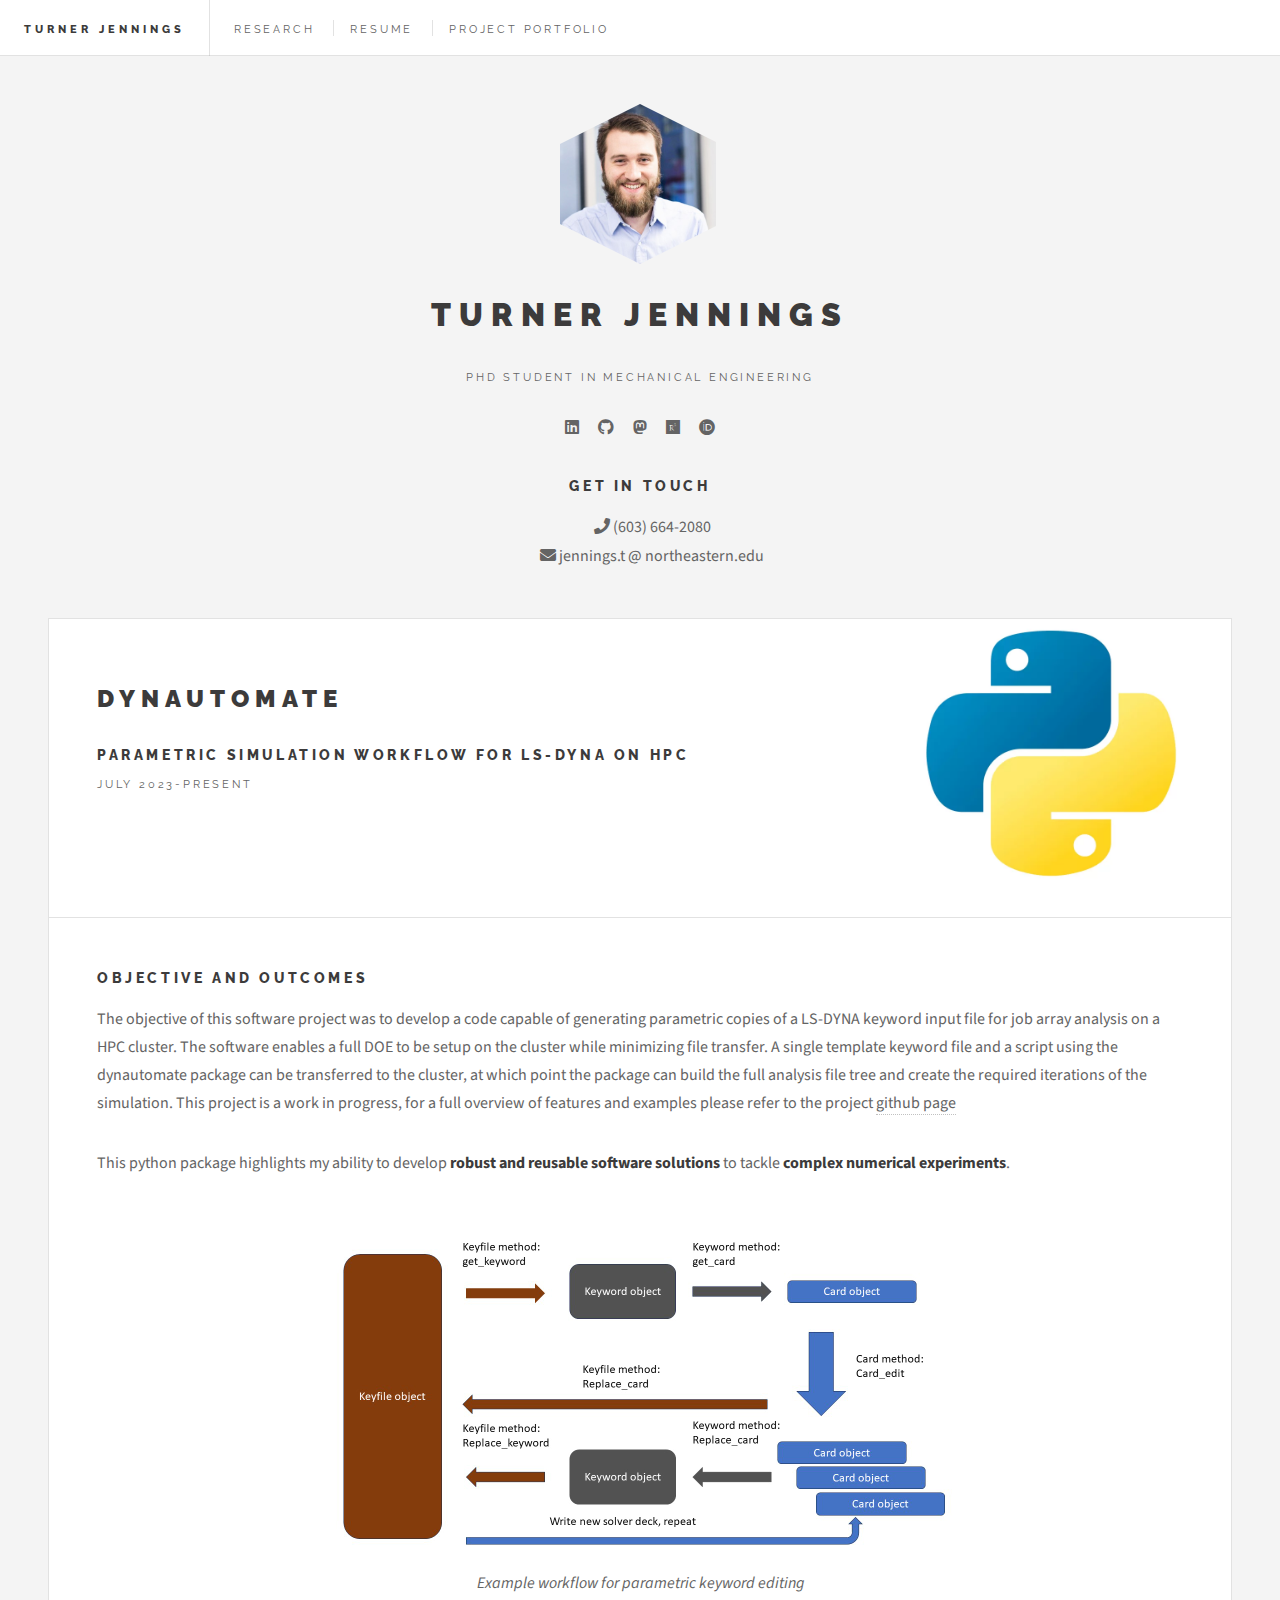
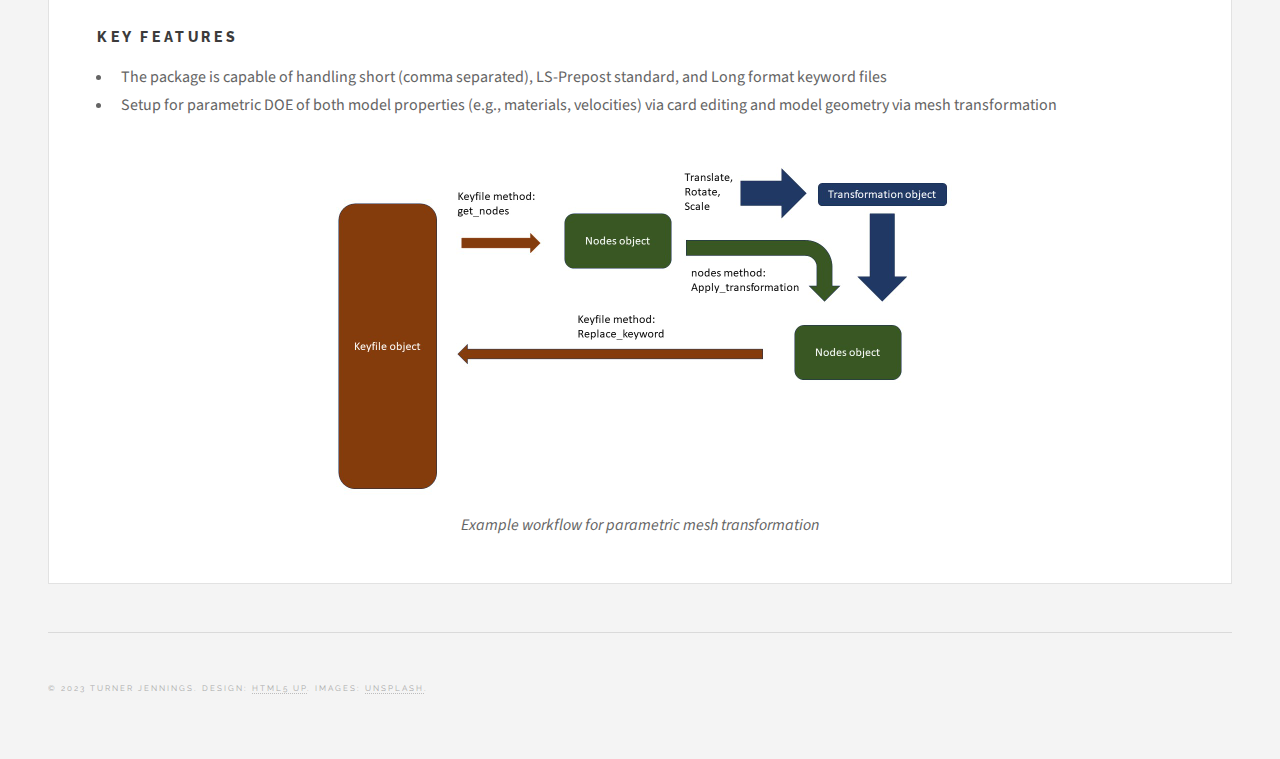
==== dynautomate.html @ f18219ef "Add portfolio" ====
<!DOCTYPE HTML>
<!--
	Future Imperfect by HTML5 UP
	html5up.net | @ajlkn
	Free for personal and commercial use under the CCA 3.0 license (html5up.net/license)
-->
<html>
	<head>
		<title>Dynautomate | Turner Jennings</title>
		<meta charset="utf-8" />
		<meta name="viewport" content="width=device-width, initial-scale=1, user-scalable=no" />
		<link rel="stylesheet" href="assets/css/main.css" />
	</head>
	<body class="is-preload">

		<!-- Wrapper -->
			<div id="wrapper">

				<!-- Header -->
					<header id="header">
						<h1><a href="index.html">Turner Jennings</a></h1>
						<nav class="links">
							<ul>
								<li><a href="research.html">Research</a></li>
								<li><a href="paperscv.html">Resume</a></li>
								<li><a href="portfolio.html">Project Portfolio</a></li>
							</ul>
						</nav>
						<nav class="main">
							<ul>
								<li class="menu">
									<a class="fa-bars" href="#menu">Menu</a>
								</li>
							</ul>
						</nav>
					</header>

					<!-- Menu -->
					<section id="menu">


						<!-- Links -->
							<section>
								<ul class="links">
									<li>
										<a href="index.html">
											<h3>Home</h3>
										</a>
									</li>
									<li>
										<a href="research.html">
											<h3>Research</h3>
										</a>
									</li>
									<li>
										<a href="paperscv.html">
											<h3>Resume</h3>
										</a>
									</li>

									<li>
										<a href="portfolio.html">
											<h3>Project Portfolio</h3>
										</a>
									</li>
								</ul>
							</section>

					</section>

				<!-- Main -->
					<div id="main">
						<!-- about-->
							<article class="post">
								<header>
									<div class="title">
										
										<h2>Dynautomate</h2>
										<h3>Parametric simulation workflow for LS-DYNA on HPC</h3>
										<p>July 2023-present</p>
									</div>
									<span class="image center"><img src="images/Python-logo-notext.jpg" alt="Heated Sample Bath" width="360"/><br></span>
								</header>
								<!--	
								</header>
								<div class="row">
									<h2>Resonant vibration characteristics in the brain</h2>
									<div>
											<span class="image left"><img src="images/natfreqs.jpg" alt="" width="480"/><br><em>Vibration modes of the brain for selected natural frequencies</em></span>
	
											<p>Any physical object has a set of natural frequencies of oscillation.  If an outside vibration is applied at one of those frequencies, it can induce resonance in the object.  The objective of my research is to indentify the resonant vibration frequencies and modes of the head, and how these frequencies vary from person to person.
												  By identifying which excitation frequencies which may be harmful to the brain, we can then work towards better protection by selectively attenuating those frequencies.</p>
									</div>
								</div>
							-->
							<div>
								<h3>Objective and outcomes</h3>
								<p>The objective of this software project was to develop a code capable of generating parametric copies of a LS-DYNA keyword input file for job array 
									analysis on a HPC cluster.  The software enables a full DOE to be setup on the cluster while minimizing file transfer.  A single template keyword file 
									and a script using the dynautomate package can be transferred to the cluster, at which point the package can build the full analysis file tree and create
									the required iterations of the simulation.  This project is a work in progress, for a full overview of features and examples please refer to the project 
									<a href="https://github.com/turnerjennings/dynautomate"> github page</a>

								</p>
								<p>This python package highlights my ability to develop <b>robust and reusable software solutions</b> to tackle <b>complex numerical experiments</b>.
								</p>
							</div>

							<img src="images/daynakeywordtransform.jpg" class="image center" width="640">
							<span class="image center"><em>Example workflow for parametric keyword editing</em></span><br>
							
							<div>

								
								<h3>Key features</h3>
							<ul>
								<li>The package is capable of handling short (comma separated), LS-Prepost standard, and Long format keyword files
								</li>
								<li>Setup for parametric DOE of both model properties (e.g., materials, velocities) via card editing and model geometry via mesh transformation
								</li>  
							
							</ul>
							</div>

							<img src="images/dynameshtransform.jpg" class="image center" width="640">
							<span class="image center"><em>Example workflow for parametric mesh transformation</em></span><br>


						<!-- Post -->
						<!--
							<article class="post">
								<header>
									<div class="title">
										<h2><a href="single.html">Magna sed adipiscing</a></h2>
										<p>Lorem ipsum dolor amet nullam consequat etiam feugiat</p>
									</div>
									<div class="meta">
										<time class="published" datetime="2015-11-01">November 1, 2015</time>
										<a href="#" class="author"><span class="name">Jane Doe</span><img src="images/avatar.jpg" alt="" /></a>
									</div>
								</header>
								<a href="single.html" class="image featured"><img src="images/pic01.jpg" alt="" /></a>
								<p>Mauris neque quam, fermentum ut nisl vitae, convallis maximus nisl. Sed mattis nunc id lorem euismod placerat. Vivamus porttitor magna enim, ac accumsan tortor cursus at. Phasellus sed ultricies mi non congue ullam corper. Praesent tincidunt sed tellus ut rutrum. Sed vitae justo condimentum, porta lectus vitae, ultricies congue gravida diam non fringilla.</p>
								<footer>
									<ul class="actions">
										<li><a href="single.html" class="button large">Continue Reading</a></li>
									</ul>
									<ul class="stats">
										<li><a href="#">General</a></li>
										<li><a href="#" class="icon solid fa-heart">28</a></li>
										<li><a href="#" class="icon solid fa-comment">128</a></li>
									</ul>
								</footer>
							</article>
						-->


						<!-- Post -->
						<!--
							<article class="post">
								<header>
									<div class="title">
										<h2><a href="#">Elements</a></h2>
										<p>Lorem ipsum dolor amet nullam consequat etiam feugiat</p>
									</div>
									<div class="meta">
										<time class="published" datetime="2015-10-18">October 18, 2015</time>
										<a href="#" class="author"><span class="name">Jane Doe</span><img src="images/avatar.jpg" alt="" /></a>
									</div>
								</header>

								<section>
									<h3>Text</h3>
									<p>This is <b>bold</b> and this is <strong>strong</strong>. This is <i>italic</i> and this is <em>emphasized</em>.
									This is <sup>superscript</sup> text and this is <sub>subscript</sub> text.
									This is <u>underlined</u> and this is code: <code>for (;;) { ... }</code>. Finally, <a href="#">this is a link</a>.</p>
									<hr />
									<p>Nunc lacinia ante nunc ac lobortis. Interdum adipiscing gravida odio porttitor sem non mi integer non faucibus ornare mi ut ante amet placerat aliquet. Volutpat eu sed ante lacinia sapien lorem accumsan varius montes viverra nibh in adipiscing blandit tempus accumsan.</p>
									<hr />
									<h2>Heading Level 2</h2>
									<h3>Heading Level 3</h3>
									<h4>Heading Level 4</h4>
									<hr />
									<h4>Blockquote</h4>
									<blockquote>Fringilla nisl. Donec accumsan interdum nisi, quis tincidunt felis sagittis eget tempus euismod. Vestibulum ante ipsum primis in faucibus vestibulum. Blandit adipiscing eu felis iaculis volutpat ac adipiscing accumsan faucibus. Vestibulum ante ipsum primis in faucibus lorem ipsum dolor sit amet nullam adipiscing eu felis.</blockquote>
									<h4>Preformatted</h4>
									<pre><code>i = 0;

while (!deck.isInOrder()) {
  print 'Iteration ' + i;
  deck.shuffle();
  i++;
}

print 'It took ' + i + ' iterations to sort the deck.';</code></pre>
								</section>

								<section>
									<h3>Lists</h3>
									<div class="row">
										<div class="col-6 col-12-medium">
											<h4>Unordered</h4>
											<ul>
												<li>Dolor pulvinar etiam.</li>
												<li>Sagittis adipiscing.</li>
												<li>Felis enim feugiat.</li>
											</ul>
											<h4>Alternate</h4>
											<ul class="alt">
												<li>Dolor pulvinar etiam.</li>
												<li>Sagittis adipiscing.</li>
												<li>Felis enim feugiat.</li>
											</ul>
										</div>
										<div class="col-6 col-12-medium">
											<h4>Ordered</h4>
											<ol>
												<li>Dolor pulvinar etiam.</li>
												<li>Etiam vel felis viverra.</li>
												<li>Felis enim feugiat.</li>
												<li>Dolor pulvinar etiam.</li>
												<li>Etiam vel felis lorem.</li>
												<li>Felis enim et feugiat.</li>
											</ol>
											<h4>Icons</h4>
											<ul class="icons">
												<li><a href="#" class="icon brands fa-twitter"><span class="label">Twitter</span></a></li>
												<li><a href="#" class="icon brands fa-facebook-f"><span class="label">Facebook</span></a></li>
												<li><a href="#" class="icon brands fa-instagram"><span class="label">Instagram</span></a></li>
												<li><a href="#" class="icon brands fa-github"><span class="label">Github</span></a></li>
											</ul>
										</div>
									</div>
									<h3>Actions</h3>
									<div class="row">
										<div class="col-6 col-12-medium">
											<ul class="actions">
												<li><a href="#" class="button">Default</a></li>
												<li><a href="#" class="button">Default</a></li>
												<li><a href="#" class="button">Default</a></li>
											</ul>
											<ul class="actions small">
												<li><a href="#" class="button small">Small</a></li>
												<li><a href="#" class="button small">Small</a></li>
												<li><a href="#" class="button small">Small</a></li>
											</ul>
											<ul class="actions stacked">
												<li><a href="#" class="button">Default</a></li>
												<li><a href="#" class="button">Default</a></li>
												<li><a href="#" class="button">Default</a></li>
											</ul>
											<ul class="actions stacked">
												<li><a href="#" class="button small">Small</a></li>
												<li><a href="#" class="button small">Small</a></li>
												<li><a href="#" class="button small">Small</a></li>
											</ul>
										</div>
										<div class="col-6 col-12-medium">
											<ul class="actions stacked">
												<li><a href="#" class="button fit">Default</a></li>
												<li><a href="#" class="button fit">Default</a></li>
											</ul>
											<ul class="actions stacked">
												<li><a href="#" class="button small fit">Small</a></li>
												<li><a href="#" class="button small fit">Small</a></li>
											</ul>
										</div>
									</div>
								</section>

								<section>
									<h3>Table</h3>
									<h4>Default</h4>
									<div class="table-wrapper">
										<table>
											<thead>
												<tr>
													<th>Name</th>
													<th>Description</th>
													<th>Price</th>
												</tr>
											</thead>
											<tbody>
												<tr>
													<td>Item One</td>
													<td>Ante turpis integer aliquet porttitor.</td>
													<td>29.99</td>
												</tr>
												<tr>
													<td>Item Two</td>
													<td>Vis ac commodo adipiscing arcu aliquet.</td>
													<td>19.99</td>
												</tr>
												<tr>
													<td>Item Three</td>
													<td> Morbi faucibus arcu accumsan lorem.</td>
													<td>29.99</td>
												</tr>
												<tr>
													<td>Item Four</td>
													<td>Vitae integer tempus condimentum.</td>
													<td>19.99</td>
												</tr>
												<tr>
													<td>Item Five</td>
													<td>Ante turpis integer aliquet porttitor.</td>
													<td>29.99</td>
												</tr>
											</tbody>
											<tfoot>
												<tr>
													<td colspan="2"></td>
													<td>100.00</td>
												</tr>
											</tfoot>
										</table>
									</div>

									<h4>Alternate</h4>
									<div class="table-wrapper">
										<table class="alt">
											<thead>
												<tr>
													<th>Name</th>
													<th>Description</th>
													<th>Price</th>
												</tr>
											</thead>
											<tbody>
												<tr>
													<td>Item One</td>
													<td>Ante turpis integer aliquet porttitor.</td>
													<td>29.99</td>
												</tr>
												<tr>
													<td>Item Two</td>
													<td>Vis ac commodo adipiscing arcu aliquet.</td>
													<td>19.99</td>
												</tr>
												<tr>
													<td>Item Three</td>
													<td> Morbi faucibus arcu accumsan lorem.</td>
													<td>29.99</td>
												</tr>
												<tr>
													<td>Item Four</td>
													<td>Vitae integer tempus condimentum.</td>
													<td>19.99</td>
												</tr>
												<tr>
													<td>Item Five</td>
													<td>Ante turpis integer aliquet porttitor.</td>
													<td>29.99</td>
												</tr>
											</tbody>
											<tfoot>
												<tr>
													<td colspan="2"></td>
													<td>100.00</td>
												</tr>
											</tfoot>
										</table>
									</div>
								</section>

								<section>
									<h3>Buttons</h3>
									<ul class="actions">
										<li><a href="#" class="button large">Large</a></li>
										<li><a href="#" class="button">Default</a></li>
										<li><a href="#" class="button small">Small</a></li>
									</ul>
									<ul class="actions fit">
										<li><a href="#" class="button fit">Fit</a></li>
										<li><a href="#" class="button fit">Fit</a></li>
										<li><a href="#" class="button fit">Fit</a></li>
									</ul>
									<ul class="actions fit small">
										<li><a href="#" class="button fit small">Fit + Small</a></li>
										<li><a href="#" class="button fit small">Fit + Small</a></li>
										<li><a href="#" class="button fit small">Fit + Small</a></li>
									</ul>
									<ul class="actions">
										<li><a href="#" class="button icon solid fa-download">Icon</a></li>
										<li><a href="#" class="button icon solid fa-upload">Icon</a></li>
										<li><a href="#" class="button icon solid fa-save">Icon</a></li>
									</ul>
									<ul class="actions">
										<li><span class="button disabled">Disabled</span></li>
										<li><span class="button disabled icon solid fa-download">Disabled</span></li>
									</ul>
								</section>

								<section>
									<h3>Form</h3>
									<form method="post" action="#">
										<div class="row gtr-uniform">
											<div class="col-6 col-12-xsmall">
												<input type="text" name="demo-name" id="demo-name" value="" placeholder="Name" />
											</div>
											<div class="col-6 col-12-xsmall">
												<input type="email" name="demo-email" id="demo-email" value="" placeholder="Email" />
											</div>
											<div class="col-12">
												<select name="demo-category" id="demo-category">
													<option value="">- Category -</option>
													<option value="1">Manufacturing</option>
													<option value="1">Shipping</option>
													<option value="1">Administration</option>
													<option value="1">Human Resources</option>
												</select>
											</div>
											<div class="col-4 col-12-small">
												<input type="radio" id="demo-priority-low" name="demo-priority" checked>
												<label for="demo-priority-low">Low</label>
											</div>
											<div class="col-4 col-12-small">
												<input type="radio" id="demo-priority-normal" name="demo-priority">
												<label for="demo-priority-normal">Normal</label>
											</div>
											<div class="col-4 col-12-small">
												<input type="radio" id="demo-priority-high" name="demo-priority">
												<label for="demo-priority-high">High</label>
											</div>
											<div class="col-6 col-12-small">
												<input type="checkbox" id="demo-copy" name="demo-copy">
												<label for="demo-copy">Email me a copy</label>
											</div>
											<div class="col-6 col-12-small">
												<input type="checkbox" id="demo-human" name="demo-human" checked>
												<label for="demo-human">Not a robot</label>
											</div>
											<div class="col-12">
												<textarea name="demo-message" id="demo-message" placeholder="Enter your message" rows="6"></textarea>
											</div>
											<div class="col-12">
												<ul class="actions">
													<li><input type="submit" value="Send Message" /></li>
													<li><input type="reset" value="Reset" /></li>
												</ul>
											</div>
										</div>
									</form>
								</section>

								<section>
									<h3>Image</h3>
									<h4>Fit</h4>
									<div class="box alt">
										<div class="row gtr-uniform">
											<div class="col-12"><span class="image fit"><img src="images/pic02.jpg" alt="" /></span></div>
											<div class="col-4"><span class="image fit"><img src="images/pic04.jpg" alt="" /></span></div>
											<div class="col-4"><span class="image fit"><img src="images/pic05.jpg" alt="" /></span></div>
											<div class="col-4"><span class="image fit"><img src="images/pic06.jpg" alt="" /></span></div>
											<div class="col-4"><span class="image fit"><img src="images/pic06.jpg" alt="" /></span></div>
											<div class="col-4"><span class="image fit"><img src="images/pic04.jpg" alt="" /></span></div>
											<div class="col-4"><span class="image fit"><img src="images/pic05.jpg" alt="" /></span></div>
											<div class="col-4"><span class="image fit"><img src="images/pic05.jpg" alt="" /></span></div>
											<div class="col-4"><span class="image fit"><img src="images/pic06.jpg" alt="" /></span></div>
											<div class="col-4"><span class="image fit"><img src="images/pic04.jpg" alt="" /></span></div>
										</div>
									</div>
									<h4>Left &amp; Right</h4>
									<p><span class="image left"><img src="images/pic07.jpg" alt="" /></span>Fringilla nisl. Donec accumsan interdum nisi, quis tincidunt felis sagittis eget. tempus euismod. Vestibulum ante ipsum primis in faucibus vestibulum. Blandit adipiscing eu felis iaculis volutpat ac adipiscing accumsan eu faucibus. Integer ac pellentesque praesent tincidunt felis sagittis eget. tempus euismod. Vestibulum ante ipsum primis in faucibus vestibulum. Blandit adipiscing eu felis iaculis volutpat ac adipiscing accumsan eu faucibus. Integer ac pellentesque praesent. Donec accumsan interdum nisi, quis tincidunt felis sagittis eget. tempus euismod. Vestibulum ante ipsum primis in faucibus vestibulum. Blandit adipiscing eu felis iaculis volutpat ac adipiscing accumsan eu faucibus. Integer ac pellentesque praesent tincidunt felis sagittis eget. tempus euismod. Vestibulum ante ipsum primis in faucibus vestibulum. Blandit adipiscing eu felis iaculis volutpat ac adipiscing accumsan eu faucibus. Integer ac pellentesque praesent. Blandit adipiscing eu felis iaculis volutpat ac adipiscing accumsan eu faucibus. Integer ac pellentesque praesent tincidunt felis sagittis eget. tempus euismod. Vestibulum ante ipsum primis in faucibus vestibulum. Blandit adipiscing eu felis iaculis volutpat ac adipiscing accumsan eu faucibus. Integer ac pellentesque praesent.</p>
									<p><span class="image right"><img src="images/pic04.jpg" alt="" /></span>Fringilla nisl. Donec accumsan interdum nisi, quis tincidunt felis sagittis eget. tempus euismod. Vestibulum ante ipsum primis in faucibus vestibulum. Blandit adipiscing eu felis iaculis volutpat ac adipiscing accumsan eu faucibus. Integer ac pellentesque praesent tincidunt felis sagittis eget. tempus euismod. Vestibulum ante ipsum primis in faucibus vestibulum. Blandit adipiscing eu felis iaculis volutpat ac adipiscing accumsan eu faucibus. Integer ac pellentesque praesent. Donec accumsan interdum nisi, quis tincidunt felis sagittis eget. tempus euismod. Vestibulum ante ipsum primis in faucibus vestibulum. Blandit adipiscing eu felis iaculis volutpat ac adipiscing accumsan eu faucibus. Integer ac pellentesque praesent tincidunt felis sagittis eget. tempus euismod. Vestibulum ante ipsum primis in faucibus vestibulum. Blandit adipiscing eu felis iaculis volutpat ac adipiscing accumsan eu faucibus. Integer ac pellentesque praesent. Blandit adipiscing eu felis iaculis volutpat ac adipiscing accumsan eu faucibus. Integer ac pellentesque praesent tincidunt felis sagittis eget. tempus euismod. Vestibulum ante ipsum primis in faucibus vestibulum. Blandit adipiscing eu felis iaculis volutpat ac adipiscing accumsan eu faucibus. Integer ac pellentesque praesent.</p>
								</section>

							</article>
						-->

					</div>

				<!-- Sidebar -->
					<section id="sidebar">

						<!-- Intro -->
							<section id="intro">
								<a class="logo"><img src="images/linkedin.jpg" alt="" /></a>
								<header>
									<h2>Turner Jennings</h2>
									<p>PhD Student in Mechanical Engineering</p>
								</header>
								<ul class="icons">
									<li><a href="https://www.linkedin.com/in/tjennings2/" class="icon brands fa-linkedin"><span class="label">LinkedIn</span></a></li>
									<li><a href="https://github.com/turnerjennings" class="icon brands fa-github"><span class="label">Github</span></a></li>
									<li><a href="https://sciencemastodon.com/@turnerjennings" class="icon brands fa-mastodon"><span class="label">Mastodon</span></a></li>
									<li><a href="https://www.researchgate.net/profile/Turner-Jennings" class="icon brands fa-researchgate"><span class="label">ResearchGate</span></a></li>
									<li><a href="https://orcid.org/0009-0003-3536-3645" class="icon brands fa-orcid"><span class="label">Orcid</span></a></li>
								</ul>

								<h3>Get in touch</h3>
								<ul style="list-style-type:none;">
									<li><a href="tel:603-664-2080" class="icon solid fa-phone"><span class="label">Phone</span></a> (603) 664-2080</li>
									<li><a href="mailto:jennings.t@northeastern.edu" class="icon solid fa-envelope"><span class="label">Email</span></a> jennings.t @ northeastern.edu</li>
								</ul>
							</section>

						<!-- Footer -->
							<section id="footer">

								<p class="copyright">&copy; 2023 Turner Jennings. Design: <a href="http://html5up.net">HTML5 UP</a>. Images: <a href="http://unsplash.com">Unsplash</a>.</p>
							</section>

					</section>

			</div>

		<!-- Scripts -->
			<script src="assets/js/jquery.min.js"></script>
			<script src="assets/js/browser.min.js"></script>
			<script src="assets/js/breakpoints.min.js"></script>
			<script src="assets/js/util.js"></script>
			<script src="assets/js/main.js"></script>

	</body>
</html>
---- assets/css/main.css ----
@import url(fontawesome-all.min.css);
@import url("https://fonts.googleapis.com/css?family=Source+Sans+Pro:400,700|Raleway:400,800,900");

/*
	Future Imperfect by HTML5 UP
	html5up.net | @ajlkn
	Free for personal and commercial use under the CCA 3.0 license (html5up.net/license)
*/

html, body, div, span, applet, object,
iframe, h1, h2, h3, h4, h5, h6, p, blockquote,
pre, a, abbr, acronym, address, big, cite,
code, del, dfn, em, img, ins, kbd, q, s, samp,
small, strike, strong, sub, sup, tt, var, b,
u, i, center, dl, dt, dd, ol, ul, li, fieldset,
form, label, legend, table, caption, tbody,
tfoot, thead, tr, th, td, article, aside,
canvas, details, embed, figure, figcaption,
footer, header, hgroup, menu, nav, output, ruby,
section, summary, time, mark, audio, video {
	margin: 0;
	padding: 0;
	border: 0;
	font-size: 100%;
	font: inherit;
	vertical-align: baseline;}

article, aside, details, figcaption, figure,
footer, header, hgroup, menu, nav, section {
	display: block;}



body {
	line-height: 1;
}

ol, ul {
	list-style: none;
}

blockquote, q {
	quotes: none;
}

	blockquote:before, blockquote:after, q:before, q:after {
		content: '';
		content: none;
	}

table {
	border-collapse: collapse;
	border-spacing: 0;
}

body {
	-webkit-text-size-adjust: none;
}

mark {
	background-color: transparent;
	color: inherit;
}

input::-moz-focus-inner {
	border: 0;
	padding: 0;
}

input, select, textarea {
	-moz-appearance: none;
	-webkit-appearance: none;
	-ms-appearance: none;
	appearance: none;
}

/* Basic */

	@-ms-viewport {
		width: device-width;
	}

	body {
		-ms-overflow-style: scrollbar;
	}

	@media screen and (max-width: 480px) {

		html, body {
			min-width: 320px;
		}

	}

	html {
		box-sizing: border-box;
	}

	*, *:before, *:after {
		box-sizing: inherit;
	}

	body {
		background: #f4f4f4;
	}

		body.is-preload *, body.is-preload *:before, body.is-preload *:after {
			-moz-animation: none !important;
			-webkit-animation: none !important;
			-ms-animation: none !important;
			animation: none !important;
			-moz-transition: none !important;
			-webkit-transition: none !important;
			-ms-transition: none !important;
			transition: none !important;
		}

/* Type */

	body, input, select, textarea {
		color: #646464;
		font-family: "Source Sans Pro", Helvetica, sans-serif;
		font-size: 14pt;
		font-weight: 400;
		line-height: 1.75;
	}

		@media screen and (max-width: 1680px) {

			body, input, select, textarea {
				font-size: 12pt;
			}

		}

		@media screen and (max-width: 1280px) {

			body, input, select, textarea {
				font-size: 12pt;
			}

		}

		@media screen and (max-width: 980px) {

			body, input, select, textarea {
				font-size: 12pt;
			}

		}

		@media screen and (max-width: 736px) {

			body, input, select, textarea {
				font-size: 12pt;
			}

		}

		@media screen and (max-width: 480px) {

			body, input, select, textarea {
				font-size: 12pt;
			}

		}

	a {
		-moz-transition: color 0.2s ease, border-bottom-color 0.2s ease;
		-webkit-transition: color 0.2s ease, border-bottom-color 0.2s ease;
		-ms-transition: color 0.2s ease, border-bottom-color 0.2s ease;
		transition: color 0.2s ease, border-bottom-color 0.2s ease;
		border-bottom: dotted 1px rgba(160, 160, 160, 0.65);
		color: inherit;
		text-decoration: none;
	}

		a:before {
			-moz-transition: color 0.2s ease;
			-webkit-transition: color 0.2s ease;
			-ms-transition: color 0.2s ease;
			transition: color 0.2s ease;
		}

		a:hover {
			border-bottom-color: transparent;
			color: #2ebaae !important;
		}

			a:hover:before {
				color: #2ebaae !important;
			}

	strong, b {
		color: #3c3b3b;
		font-weight: 700;
	}

	em, i {
		font-style: italic;
	}

	p {
		margin: 0 0 2em 0;
	}

	h1, h2, h3, h4, h5, h6 {
		color: #3c3b3b;
		font-family: "Raleway", Helvetica, sans-serif;
		font-weight: 800;
		letter-spacing: 0.25em;
		line-height: 1.65;
		margin: 0 0 1em 0;
		text-transform: uppercase;
	}

		h1 a, h2 a, h3 a, h4 a, h5 a, h6 a {
			color: inherit;
			border-bottom: 0;
		}

	h2 {
		font-size: 1.1em;
	}

	h3 {
		font-size: 0.9em;
	}

	h4 {
		font-size: 0.7em;
	}

	h5 {
		font-size: 0.7em;
	}

	h6 {
		font-size: 0.7em;
	}

	sub {
		font-size: 0.8em;
		position: relative;
		top: 0.5em;
	}

	sup {
		font-size: 0.8em;
		position: relative;
		top: -0.5em;
	}

	blockquote {
		border-left: solid 4px rgba(160, 160, 160, 0.3);
		font-style: italic;
		margin: 0 0 2em 0;
		padding: 0.5em 0 0.5em 2em;
	}

	code {
		background: rgba(160, 160, 160, 0.075);
		border: solid 1px rgba(160, 160, 160, 0.3);
		font-family: "Courier New", monospace;
		font-size: 0.9em;
		margin: 0 0.25em;
		padding: 0.25em 0.65em;
	}

	pre {
		-webkit-overflow-scrolling: touch;
		font-family: "Courier New", monospace;
		font-size: 0.9em;
		margin: 0 0 2em 0;
	}

		pre code {
			display: block;
			line-height: 1.75em;
			padding: 1em 1.5em;
			overflow-x: auto;
		}

	hr {
		border: 0;
		border-bottom: solid 1px rgba(160, 160, 160, 0.3);
		margin: 2em 0;
	}

		hr.major {
			margin: 3em 0;
		}

	.align-left {
		text-align: left;
	}

	.align-center {
		text-align: center;
	}

	.align-right {
		text-align: right;
	}

/* Row */

	.row {
		display: flex;
		flex-wrap: wrap;
		box-sizing: border-box;
		align-items: stretch;
	}

		.row > * {
			box-sizing: border-box;
		}

		.row.gtr-uniform > * > :last-child {
			margin-bottom: 0;
		}

		.row.aln-left {
			justify-content: flex-start;
		}

		.row.aln-center {
			justify-content: center;
		}

		.row.aln-right {
			justify-content: flex-end;
		}

		.row.aln-top {
			align-items: flex-start;
		}

		.row.aln-middle {
			align-items: center;
		}

		.row.aln-bottom {
			align-items: flex-end;
		}

		.row > .imp {
			order: -1;
		}

		.row > .col-1 {
			width: 8.33333%;
		}

		.row > .off-1 {
			margin-left: 8.33333%;
		}

		.row > .col-2 {
			width: 16.66667%;
		}

		.row > .off-2 {
			margin-left: 16.66667%;
		}

		.row > .col-3 {
			width: 25%;
		}

		.row > .off-3 {
			margin-left: 25%;
		}

		.row > .col-4 {
			width: 33.33333%;
		}

		.row > .off-4 {
			margin-left: 33.33333%;
		}

		.row > .col-5 {
			width: 41.66667%;
		}

		.row > .off-5 {
			margin-left: 41.66667%;
		}

		.row > .col-6 {
			width: 50%;
		}

		.row > .off-6 {
			margin-left: 50%;
		}

		.row > .col-7 {
			width: 58.33333%;
		}

		.row > .off-7 {
			margin-left: 58.33333%;
		}

		.row > .col-8 {
			width: 66.66667%;
		}

		.row > .off-8 {
			margin-left: 66.66667%;
		}

		.row > .col-9 {
			width: 75%;
		}

		.row > .off-9 {
			margin-left: 75%;
		}

		.row > .col-10 {
			width: 83.33333%;
		}

		.row > .off-10 {
			margin-left: 83.33333%;
		}

		.row > .col-11 {
			width: 91.66667%;
		}

		.row > .off-11 {
			margin-left: 91.66667%;
		}

		.row > .col-12 {
			width: 100%;
		}

		.row > .off-12 {
			margin-left: 100%;
		}

		.row.gtr-0 {
			margin-top: 0;
			margin-left: 0em;
		}

			.row.gtr-0 > * {
				padding: 0 0 0 0em;
			}

			.row.gtr-0.gtr-uniform {
				margin-top: 0em;
			}

				.row.gtr-0.gtr-uniform > * {
					padding-top: 0em;
				}

		.row.gtr-25 {
			margin-top: 0;
			margin-left: -0.25em;
		}

			.row.gtr-25 > * {
				padding: 0 0 0 0.25em;
			}

			.row.gtr-25.gtr-uniform {
				margin-top: -0.25em;
			}

				.row.gtr-25.gtr-uniform > * {
					padding-top: 0.25em;
				}

		.row.gtr-50 {
			margin-top: 0;
			margin-left: -0.5em;
		}

			.row.gtr-50 > * {
				padding: 0 0 0 0.5em;
			}

			.row.gtr-50.gtr-uniform {
				margin-top: -0.5em;
			}

				.row.gtr-50.gtr-uniform > * {
					padding-top: 0.5em;
				}

		.row {
			margin-top: 0;
			margin-left: -1em;
		}

			.row > * {
				padding: 0 0 0 1em;
			}

			.row.gtr-uniform {
				margin-top: -1em;
			}

				.row.gtr-uniform > * {
					padding-top: 1em;
				}

		.row.gtr-150 {
			margin-top: 0;
			margin-left: -1.5em;
		}

			.row.gtr-150 > * {
				padding: 0 0 0 1.5em;
			}

			.row.gtr-150.gtr-uniform {
				margin-top: -1.5em;
			}

				.row.gtr-150.gtr-uniform > * {
					padding-top: 1.5em;
				}

		.row.gtr-200 {
			margin-top: 0;
			margin-left: -2em;
		}

			.row.gtr-200 > * {
				padding: 0 0 0 2em;
			}

			.row.gtr-200.gtr-uniform {
				margin-top: -2em;
			}

				.row.gtr-200.gtr-uniform > * {
					padding-top: 2em;
				}

		@media screen and (max-width: 1680px) {

			.row {
				display: flex;
				flex-wrap: wrap;
				box-sizing: border-box;
				align-items: stretch;
			}

				.row > * {
					box-sizing: border-box;
				}

				.row.gtr-uniform > * > :last-child {
					margin-bottom: 0;
				}

				.row.aln-left {
					justify-content: flex-start;
				}

				.row.aln-center {
					justify-content: center;
				}

				.row.aln-right {
					justify-content: flex-end;
				}

				.row.aln-top {
					align-items: flex-start;
				}

				.row.aln-middle {
					align-items: center;
				}

				.row.aln-bottom {
					align-items: flex-end;
				}

				.row > .imp-xlarge {
					order: -1;
				}

				.row > .col-1-xlarge {
					width: 8.33333%;
				}

				.row > .off-1-xlarge {
					margin-left: 8.33333%;
				}

				.row > .col-2-xlarge {
					width: 16.66667%;
				}

				.row > .off-2-xlarge {
					margin-left: 16.66667%;
				}

				.row > .col-3-xlarge {
					width: 25%;
				}

				.row > .off-3-xlarge {
					margin-left: 25%;
				}

				.row > .col-4-xlarge {
					width: 33.33333%;
				}

				.row > .off-4-xlarge {
					margin-left: 33.33333%;
				}

				.row > .col-5-xlarge {
					width: 41.66667%;
				}

				.row > .off-5-xlarge {
					margin-left: 41.66667%;
				}

				.row > .col-6-xlarge {
					width: 50%;
				}

				.row > .off-6-xlarge {
					margin-left: 50%;
				}

				.row > .col-7-xlarge {
					width: 58.33333%;
				}

				.row > .off-7-xlarge {
					margin-left: 58.33333%;
				}

				.row > .col-8-xlarge {
					width: 66.66667%;
				}

				.row > .off-8-xlarge {
					margin-left: 66.66667%;
				}

				.row > .col-9-xlarge {
					width: 75%;
				}

				.row > .off-9-xlarge {
					margin-left: 75%;
				}

				.row > .col-10-xlarge {
					width: 83.33333%;
				}

				.row > .off-10-xlarge {
					margin-left: 83.33333%;
				}

				.row > .col-11-xlarge {
					width: 91.66667%;
				}

				.row > .off-11-xlarge {
					margin-left: 91.66667%;
				}

				.row > .col-12-xlarge {
					width: 100%;
				}

				.row > .off-12-xlarge {
					margin-left: 100%;
				}

				.row.gtr-0 {
					margin-top: 0;
					margin-left: 0em;
				}

					.row.gtr-0 > * {
						padding: 0 0 0 0em;
					}

					.row.gtr-0.gtr-uniform {
						margin-top: 0em;
					}

						.row.gtr-0.gtr-uniform > * {
							padding-top: 0em;
						}

				.row.gtr-25 {
					margin-top: 0;
					margin-left: -0.25em;
				}

					.row.gtr-25 > * {
						padding: 0 0 0 0.25em;
					}

					.row.gtr-25.gtr-uniform {
						margin-top: -0.25em;
					}

						.row.gtr-25.gtr-uniform > * {
							padding-top: 0.25em;
						}

				.row.gtr-50 {
					margin-top: 0;
					margin-left: -0.5em;
				}

					.row.gtr-50 > * {
						padding: 0 0 0 0.5em;
					}

					.row.gtr-50.gtr-uniform {
						margin-top: -0.5em;
					}

						.row.gtr-50.gtr-uniform > * {
							padding-top: 0.5em;
						}

				.row {
					margin-top: 0;
					margin-left: -1em;
				}

					.row > * {
						padding: 0 0 0 1em;
					}

					.row.gtr-uniform {
						margin-top: -1em;
					}

						.row.gtr-uniform > * {
							padding-top: 1em;
						}

				.row.gtr-150 {
					margin-top: 0;
					margin-left: -1.5em;
				}

					.row.gtr-150 > * {
						padding: 0 0 0 1.5em;
					}

					.row.gtr-150.gtr-uniform {
						margin-top: -1.5em;
					}

						.row.gtr-150.gtr-uniform > * {
							padding-top: 1.5em;
						}

				.row.gtr-200 {
					margin-top: 0;
					margin-left: -2em;
				}

					.row.gtr-200 > * {
						padding: 0 0 0 2em;
					}

					.row.gtr-200.gtr-uniform {
						margin-top: -2em;
					}

						.row.gtr-200.gtr-uniform > * {
							padding-top: 2em;
						}

		}

		@media screen and (max-width: 1280px) {

			.row {
				display: flex;
				flex-wrap: wrap;
				box-sizing: border-box;
				align-items: stretch;
			}

				.row > * {
					box-sizing: border-box;
				}

				.row.gtr-uniform > * > :last-child {
					margin-bottom: 0;
				}

				.row.aln-left {
					justify-content: flex-start;
				}

				.row.aln-center {
					justify-content: center;
				}

				.row.aln-right {
					justify-content: flex-end;
				}

				.row.aln-top {
					align-items: flex-start;
				}

				.row.aln-middle {
					align-items: center;
				}

				.row.aln-bottom {
					align-items: flex-end;
				}

				.row > .imp-large {
					order: -1;
				}

				.row > .col-1-large {
					width: 8.33333%;
				}

				.row > .off-1-large {
					margin-left: 8.33333%;
				}

				.row > .col-2-large {
					width: 16.66667%;
				}

				.row > .off-2-large {
					margin-left: 16.66667%;
				}

				.row > .col-3-large {
					width: 25%;
				}

				.row > .off-3-large {
					margin-left: 25%;
				}

				.row > .col-4-large {
					width: 33.33333%;
				}

				.row > .off-4-large {
					margin-left: 33.33333%;
				}

				.row > .col-5-large {
					width: 41.66667%;
				}

				.row > .off-5-large {
					margin-left: 41.66667%;
				}

				.row > .col-6-large {
					width: 50%;
				}

				.row > .off-6-large {
					margin-left: 50%;
				}

				.row > .col-7-large {
					width: 58.33333%;
				}

				.row > .off-7-large {
					margin-left: 58.33333%;
				}

				.row > .col-8-large {
					width: 66.66667%;
				}

				.row > .off-8-large {
					margin-left: 66.66667%;
				}

				.row > .col-9-large {
					width: 75%;
				}

				.row > .off-9-large {
					margin-left: 75%;
				}

				.row > .col-10-large {
					width: 83.33333%;
				}

				.row > .off-10-large {
					margin-left: 83.33333%;
				}

				.row > .col-11-large {
					width: 91.66667%;
				}

				.row > .off-11-large {
					margin-left: 91.66667%;
				}

				.row > .col-12-large {
					width: 100%;
				}

				.row > .off-12-large {
					margin-left: 100%;
				}

				.row.gtr-0 {
					margin-top: 0;
					margin-left: 0em;
				}

					.row.gtr-0 > * {
						padding: 0 0 0 0em;
					}

					.row.gtr-0.gtr-uniform {
						margin-top: 0em;
					}

						.row.gtr-0.gtr-uniform > * {
							padding-top: 0em;
						}

				.row.gtr-25 {
					margin-top: 0;
					margin-left: -0.25em;
				}

					.row.gtr-25 > * {
						padding: 0 0 0 0.25em;
					}

					.row.gtr-25.gtr-uniform {
						margin-top: -0.25em;
					}

						.row.gtr-25.gtr-uniform > * {
							padding-top: 0.25em;
						}

				.row.gtr-50 {
					margin-top: 0;
					margin-left: -0.5em;
				}

					.row.gtr-50 > * {
						padding: 0 0 0 0.5em;
					}

					.row.gtr-50.gtr-uniform {
						margin-top: -0.5em;
					}

						.row.gtr-50.gtr-uniform > * {
							padding-top: 0.5em;
						}

				.row {
					margin-top: 0;
					margin-left: -1em;
				}

					.row > * {
						padding: 0 0 0 1em;
					}

					.row.gtr-uniform {
						margin-top: -1em;
					}

						.row.gtr-uniform > * {
							padding-top: 1em;
						}

				.row.gtr-150 {
					margin-top: 0;
					margin-left: -1.5em;
				}

					.row.gtr-150 > * {
						padding: 0 0 0 1.5em;
					}

					.row.gtr-150.gtr-uniform {
						margin-top: -1.5em;
					}

						.row.gtr-150.gtr-uniform > * {
							padding-top: 1.5em;
						}

				.row.gtr-200 {
					margin-top: 0;
					margin-left: -2em;
				}

					.row.gtr-200 > * {
						padding: 0 0 0 2em;
					}

					.row.gtr-200.gtr-uniform {
						margin-top: -2em;
					}

						.row.gtr-200.gtr-uniform > * {
							padding-top: 2em;
						}

		}

		@media screen and (max-width: 980px) {

			.row {
				display: flex;
				flex-wrap: wrap;
				box-sizing: border-box;
				align-items: stretch;
			}

				.row > * {
					box-sizing: border-box;
				}

				.row.gtr-uniform > * > :last-child {
					margin-bottom: 0;
				}

				.row.aln-left {
					justify-content: flex-start;
				}

				.row.aln-center {
					justify-content: center;
				}

				.row.aln-right {
					justify-content: flex-end;
				}

				.row.aln-top {
					align-items: flex-start;
				}

				.row.aln-middle {
					align-items: center;
				}

				.row.aln-bottom {
					align-items: flex-end;
				}

				.row > .imp-medium {
					order: -1;
				}

				.row > .col-1-medium {
					width: 8.33333%;
				}

				.row > .off-1-medium {
					margin-left: 8.33333%;
				}

				.row > .col-2-medium {
					width: 16.66667%;
				}

				.row > .off-2-medium {
					margin-left: 16.66667%;
				}

				.row > .col-3-medium {
					width: 25%;
				}

				.row > .off-3-medium {
					margin-left: 25%;
				}

				.row > .col-4-medium {
					width: 33.33333%;
				}

				.row > .off-4-medium {
					margin-left: 33.33333%;
				}

				.row > .col-5-medium {
					width: 41.66667%;
				}

				.row > .off-5-medium {
					margin-left: 41.66667%;
				}

				.row > .col-6-medium {
					width: 50%;
				}

				.row > .off-6-medium {
					margin-left: 50%;
				}

				.row > .col-7-medium {
					width: 58.33333%;
				}

				.row > .off-7-medium {
					margin-left: 58.33333%;
				}

				.row > .col-8-medium {
					width: 66.66667%;
				}

				.row > .off-8-medium {
					margin-left: 66.66667%;
				}

				.row > .col-9-medium {
					width: 75%;
				}

				.row > .off-9-medium {
					margin-left: 75%;
				}

				.row > .col-10-medium {
					width: 83.33333%;
				}

				.row > .off-10-medium {
					margin-left: 83.33333%;
				}

				.row > .col-11-medium {
					width: 91.66667%;
				}

				.row > .off-11-medium {
					margin-left: 91.66667%;
				}

				.row > .col-12-medium {
					width: 100%;
				}

				.row > .off-12-medium {
					margin-left: 100%;
				}

				.row.gtr-0 {
					margin-top: 0;
					margin-left: 0em;
				}

					.row.gtr-0 > * {
						padding: 0 0 0 0em;
					}

					.row.gtr-0.gtr-uniform {
						margin-top: 0em;
					}

						.row.gtr-0.gtr-uniform > * {
							padding-top: 0em;
						}

				.row.gtr-25 {
					margin-top: 0;
					margin-left: -0.25em;
				}

					.row.gtr-25 > * {
						padding: 0 0 0 0.25em;
					}

					.row.gtr-25.gtr-uniform {
						margin-top: -0.25em;
					}

						.row.gtr-25.gtr-uniform > * {
							padding-top: 0.25em;
						}

				.row.gtr-50 {
					margin-top: 0;
					margin-left: -0.5em;
				}

					.row.gtr-50 > * {
						padding: 0 0 0 0.5em;
					}

					.row.gtr-50.gtr-uniform {
						margin-top: -0.5em;
					}

						.row.gtr-50.gtr-uniform > * {
							padding-top: 0.5em;
						}

				.row {
					margin-top: 0;
					margin-left: -1em;
				}

					.row > * {
						padding: 0 0 0 1em;
					}

					.row.gtr-uniform {
						margin-top: -1em;
					}

						.row.gtr-uniform > * {
							padding-top: 1em;
						}

				.row.gtr-150 {
					margin-top: 0;
					margin-left: -1.5em;
				}

					.row.gtr-150 > * {
						padding: 0 0 0 1.5em;
					}

					.row.gtr-150.gtr-uniform {
						margin-top: -1.5em;
					}

						.row.gtr-150.gtr-uniform > * {
							padding-top: 1.5em;
						}

				.row.gtr-200 {
					margin-top: 0;
					margin-left: -2em;
				}

					.row.gtr-200 > * {
						padding: 0 0 0 2em;
					}

					.row.gtr-200.gtr-uniform {
						margin-top: -2em;
					}

						.row.gtr-200.gtr-uniform > * {
							padding-top: 2em;
						}

		}

		@media screen and (max-width: 736px) {

			.row {
				display: flex;
				flex-wrap: wrap;
				box-sizing: border-box;
				align-items: stretch;
			}

				.row > * {
					box-sizing: border-box;
				}

				.row.gtr-uniform > * > :last-child {
					margin-bottom: 0;
				}

				.row.aln-left {
					justify-content: flex-start;
				}

				.row.aln-center {
					justify-content: center;
				}

				.row.aln-right {
					justify-content: flex-end;
				}

				.row.aln-top {
					align-items: flex-start;
				}

				.row.aln-middle {
					align-items: center;
				}

				.row.aln-bottom {
					align-items: flex-end;
				}

				.row > .imp-small {
					order: -1;
				}

				.row > .col-1-small {
					width: 8.33333%;
				}

				.row > .off-1-small {
					margin-left: 8.33333%;
				}

				.row > .col-2-small {
					width: 16.66667%;
				}

				.row > .off-2-small {
					margin-left: 16.66667%;
				}

				.row > .col-3-small {
					width: 25%;
				}

				.row > .off-3-small {
					margin-left: 25%;
				}

				.row > .col-4-small {
					width: 33.33333%;
				}

				.row > .off-4-small {
					margin-left: 33.33333%;
				}

				.row > .col-5-small {
					width: 41.66667%;
				}

				.row > .off-5-small {
					margin-left: 41.66667%;
				}

				.row > .col-6-small {
					width: 50%;
				}

				.row > .off-6-small {
					margin-left: 50%;
				}

				.row > .col-7-small {
					width: 58.33333%;
				}

				.row > .off-7-small {
					margin-left: 58.33333%;
				}

				.row > .col-8-small {
					width: 66.66667%;
				}

				.row > .off-8-small {
					margin-left: 66.66667%;
				}

				.row > .col-9-small {
					width: 75%;
				}

				.row > .off-9-small {
					margin-left: 75%;
				}

				.row > .col-10-small {
					width: 83.33333%;
				}

				.row > .off-10-small {
					margin-left: 83.33333%;
				}

				.row > .col-11-small {
					width: 91.66667%;
				}

				.row > .off-11-small {
					margin-left: 91.66667%;
				}

				.row > .col-12-small {
					width: 100%;
				}

				.row > .off-12-small {
					margin-left: 100%;
				}

				.row.gtr-0 {
					margin-top: 0;
					margin-left: 0em;
				}

					.row.gtr-0 > * {
						padding: 0 0 0 0em;
					}

					.row.gtr-0.gtr-uniform {
						margin-top: 0em;
					}

						.row.gtr-0.gtr-uniform > * {
							padding-top: 0em;
						}

				.row.gtr-25 {
					margin-top: 0;
					margin-left: -0.25em;
				}

					.row.gtr-25 > * {
						padding: 0 0 0 0.25em;
					}

					.row.gtr-25.gtr-uniform {
						margin-top: -0.25em;
					}

						.row.gtr-25.gtr-uniform > * {
							padding-top: 0.25em;
						}

				.row.gtr-50 {
					margin-top: 0;
					margin-left: -0.5em;
				}

					.row.gtr-50 > * {
						padding: 0 0 0 0.5em;
					}

					.row.gtr-50.gtr-uniform {
						margin-top: -0.5em;
					}

						.row.gtr-50.gtr-uniform > * {
							padding-top: 0.5em;
						}

				.row {
					margin-top: 0;
					margin-left: -1em;
				}

					.row > * {
						padding: 0 0 0 1em;
					}

					.row.gtr-uniform {
						margin-top: -1em;
					}

						.row.gtr-uniform > * {
							padding-top: 1em;
						}

				.row.gtr-150 {
					margin-top: 0;
					margin-left: -1.5em;
				}

					.row.gtr-150 > * {
						padding: 0 0 0 1.5em;
					}

					.row.gtr-150.gtr-uniform {
						margin-top: -1.5em;
					}

						.row.gtr-150.gtr-uniform > * {
							padding-top: 1.5em;
						}

				.row.gtr-200 {
					margin-top: 0;
					margin-left: -2em;
				}

					.row.gtr-200 > * {
						padding: 0 0 0 2em;
					}

					.row.gtr-200.gtr-uniform {
						margin-top: -2em;
					}

						.row.gtr-200.gtr-uniform > * {
							padding-top: 2em;
						}

		}

		@media screen and (max-width: 480px) {

			.row {
				display: flex;
				flex-wrap: wrap;
				box-sizing: border-box;
				align-items: stretch;
			}

				.row > * {
					box-sizing: border-box;
				}

				.row.gtr-uniform > * > :last-child {
					margin-bottom: 0;
				}

				.row.aln-left {
					justify-content: flex-start;
				}

				.row.aln-center {
					justify-content: center;
				}

				.row.aln-right {
					justify-content: flex-end;
				}

				.row.aln-top {
					align-items: flex-start;
				}

				.row.aln-middle {
					align-items: center;
				}

				.row.aln-bottom {
					align-items: flex-end;
				}

				.row > .imp-xsmall {
					order: -1;
				}

				.row > .col-1-xsmall {
					width: 8.33333%;
				}

				.row > .off-1-xsmall {
					margin-left: 8.33333%;
				}

				.row > .col-2-xsmall {
					width: 16.66667%;
				}

				.row > .off-2-xsmall {
					margin-left: 16.66667%;
				}

				.row > .col-3-xsmall {
					width: 25%;
				}

				.row > .off-3-xsmall {
					margin-left: 25%;
				}

				.row > .col-4-xsmall {
					width: 33.33333%;
				}

				.row > .off-4-xsmall {
					margin-left: 33.33333%;
				}

				.row > .col-5-xsmall {
					width: 41.66667%;
				}

				.row > .off-5-xsmall {
					margin-left: 41.66667%;
				}

				.row > .col-6-xsmall {
					width: 50%;
				}

				.row > .off-6-xsmall {
					margin-left: 50%;
				}

				.row > .col-7-xsmall {
					width: 58.33333%;
				}

				.row > .off-7-xsmall {
					margin-left: 58.33333%;
				}

				.row > .col-8-xsmall {
					width: 66.66667%;
				}

				.row > .off-8-xsmall {
					margin-left: 66.66667%;
				}

				.row > .col-9-xsmall {
					width: 75%;
				}

				.row > .off-9-xsmall {
					margin-left: 75%;
				}

				.row > .col-10-xsmall {
					width: 83.33333%;
				}

				.row > .off-10-xsmall {
					margin-left: 83.33333%;
				}

				.row > .col-11-xsmall {
					width: 91.66667%;
				}

				.row > .off-11-xsmall {
					margin-left: 91.66667%;
				}

				.row > .col-12-xsmall {
					width: 100%;
				}

				.row > .off-12-xsmall {
					margin-left: 100%;
				}

				.row.gtr-0 {
					margin-top: 0;
					margin-left: 0em;
				}

					.row.gtr-0 > * {
						padding: 0 0 0 0em;
					}

					.row.gtr-0.gtr-uniform {
						margin-top: 0em;
					}

						.row.gtr-0.gtr-uniform > * {
							padding-top: 0em;
						}

				.row.gtr-25 {
					margin-top: 0;
					margin-left: -0.25em;
				}

					.row.gtr-25 > * {
						padding: 0 0 0 0.25em;
					}

					.row.gtr-25.gtr-uniform {
						margin-top: -0.25em;
					}

						.row.gtr-25.gtr-uniform > * {
							padding-top: 0.25em;
						}

				.row.gtr-50 {
					margin-top: 0;
					margin-left: -0.5em;
				}

					.row.gtr-50 > * {
						padding: 0 0 0 0.5em;
					}

					.row.gtr-50.gtr-uniform {
						margin-top: -0.5em;
					}

						.row.gtr-50.gtr-uniform > * {
							padding-top: 0.5em;
						}

				.row {
					margin-top: 0;
					margin-left: -1em;
				}

					.row > * {
						padding: 0 0 0 1em;
					}

					.row.gtr-uniform {
						margin-top: -1em;
					}

						.row.gtr-uniform > * {
							padding-top: 1em;
						}

				.row.gtr-150 {
					margin-top: 0;
					margin-left: -1.5em;
				}

					.row.gtr-150 > * {
						padding: 0 0 0 1.5em;
					}

					.row.gtr-150.gtr-uniform {
						margin-top: -1.5em;
					}

						.row.gtr-150.gtr-uniform > * {
							padding-top: 1.5em;
						}

				.row.gtr-200 {
					margin-top: 0;
					margin-left: -2em;
				}

					.row.gtr-200 > * {
						padding: 0 0 0 2em;
					}

					.row.gtr-200.gtr-uniform {
						margin-top: -2em;
					}

						.row.gtr-200.gtr-uniform > * {
							padding-top: 2em;
						}

		}

/* Author */

	.author {
		display: -moz-flex;
		display: -webkit-flex;
		display: -ms-flex;
		display: flex;
		-moz-flex-direction: row;
		-webkit-flex-direction: row;
		-ms-flex-direction: row;
		flex-direction: row;
		-moz-align-items: center;
		-webkit-align-items: center;
		-ms-align-items: center;
		align-items: center;
		-moz-justify-content: -moz-flex-end;
		-webkit-justify-content: -webkit-flex-end;
		-ms-justify-content: -ms-flex-end;
		justify-content: flex-end;
		border-bottom: 0;
		font-family: "Raleway", Helvetica, sans-serif;
		font-size: 0.6em;
		font-weight: 400;
		letter-spacing: 0.25em;
		text-transform: uppercase;
		white-space: nowrap;
	}

		.author .name {
			-moz-transition: border-bottom-color 0.2s ease;
			-webkit-transition: border-bottom-color 0.2s ease;
			-ms-transition: border-bottom-color 0.2s ease;
			transition: border-bottom-color 0.2s ease;
			border-bottom: dotted 1px rgba(160, 160, 160, 0.65);
			display: block;
			margin: 0 1.5em 0 0;
		}

		.author img {
			display: block;
			width: 8em;
		}

		.author:hover .name {
			border-bottom-color: transparent;
		}

/* Blurb */

	.blurb h2 {
		font-size: 0.8em;
		margin: 0 0 1.5em 0;
	}

	.blurb h3 {
		font-size: 0.7em;
	}

	.blurb p {
		font-size: 0.9em;
	}

/* Box */

	.box {
		border: solid 1px rgba(160, 160, 160, 0.3);
		margin-bottom: 2em;
		padding: 1.5em;
	}

		.box > :last-child,
		.box > :last-child > :last-child,
		.box > :last-child > :last-child > :last-child {
			margin-bottom: 0;
		}

		.box.alt {
			border: 0;
			border-radius: 0;
			padding: 0;
		}

/* Button */

	input[type="submit"],
	input[type="reset"],
	input[type="button"],
	button,
	.button {
		-moz-appearance: none;
		-webkit-appearance: none;
		-ms-appearance: none;
		appearance: none;
		-moz-transition: background-color 0.2s ease, box-shadow 0.2s ease, color 0.2s ease;
		-webkit-transition: background-color 0.2s ease, box-shadow 0.2s ease, color 0.2s ease;
		-ms-transition: background-color 0.2s ease, box-shadow 0.2s ease, color 0.2s ease;
		transition: background-color 0.2s ease, box-shadow 0.2s ease, color 0.2s ease;
		background-color: transparent;
		border: 0;
		box-shadow: inset 0 0 0 1px rgba(160, 160, 160, 0.3);
		color: #3c3b3b !important;
		cursor: pointer;
		display: inline-block;
		font-family: "Raleway", Helvetica, sans-serif;
		font-size: 0.6em;
		font-weight: 800;
		height: 4.8125em;
		letter-spacing: 0.25em;
		line-height: 4.8125em;
		padding: 0 2.5em;
		text-align: center;
		text-decoration: none;
		text-transform: uppercase;
		white-space: nowrap;
	}

		input[type="submit"]:hover,
		input[type="reset"]:hover,
		input[type="button"]:hover,
		button:hover,
		.button:hover {
			box-shadow: inset 0 0 0 1px #2ebaae;
			color: #2ebaae !important;
		}

			input[type="submit"]:hover:active,
			input[type="reset"]:hover:active,
			input[type="button"]:hover:active,
			button:hover:active,
			.button:hover:active {
				background-color: rgba(46, 186, 174, 0.05);
			}

		input[type="submit"]:before, input[type="submit"]:after,
		input[type="reset"]:before,
		input[type="reset"]:after,
		input[type="button"]:before,
		input[type="button"]:after,
		button:before,
		button:after,
		.button:before,
		.button:after {
			color: #aaaaaa;
			position: relative;
		}

		input[type="submit"]:before,
		input[type="reset"]:before,
		input[type="button"]:before,
		button:before,
		.button:before {
			left: -1em;
			padding: 0 0 0 0.75em;
		}

		input[type="submit"]:after,
		input[type="reset"]:after,
		input[type="button"]:after,
		button:after,
		.button:after {
			left: 1em;
			padding: 0 0.75em 0 0;
		}

		input[type="submit"].fit,
		input[type="reset"].fit,
		input[type="button"].fit,
		button.fit,
		.button.fit {
			width: 100%;
		}

		input[type="submit"].large,
		input[type="reset"].large,
		input[type="button"].large,
		button.large,
		.button.large {
			font-size: 0.7em;
			padding: 0 3em;
		}

		input[type="submit"].small,
		input[type="reset"].small,
		input[type="button"].small,
		button.small,
		.button.small {
			font-size: 0.5em;
		}

		input[type="submit"].disabled, input[type="submit"]:disabled,
		input[type="reset"].disabled,
		input[type="reset"]:disabled,
		input[type="button"].disabled,
		input[type="button"]:disabled,
		button.disabled,
		button:disabled,
		.button.disabled,
		.button:disabled {
			pointer-events: none;
			color: rgba(160, 160, 160, 0.3) !important;
		}

			input[type="submit"].disabled:before, input[type="submit"]:disabled:before,
			input[type="reset"].disabled:before,
			input[type="reset"]:disabled:before,
			input[type="button"].disabled:before,
			input[type="button"]:disabled:before,
			button.disabled:before,
			button:disabled:before,
			.button.disabled:before,
			.button:disabled:before {
				color: rgba(160, 160, 160, 0.3) !important;
			}

/* Form */

	form {
		margin: 0 0 2em 0;
	}

		form.search {
			text-decoration: none;
			position: relative;
		}

			form.search:before {
				-moz-osx-font-smoothing: grayscale;
				-webkit-font-smoothing: antialiased;
				display: inline-block;
				font-style: normal;
				font-variant: normal;
				text-rendering: auto;
				line-height: 1;
				text-transform: none !important;
				font-family: 'Font Awesome 5 Free';
				font-weight: 900;
			}

			form.search:before {
				color: #aaaaaa;
				content: '\f002';
				display: block;
				height: 2.75em;
				left: 0;
				line-height: 2.75em;
				position: absolute;
				text-align: center;
				top: 0;
				width: 2.5em;
			}

			form.search > input:first-child {
				padding-left: 2.5em;
			}

	label {
		color: #3c3b3b;
		display: block;
		font-size: 0.9em;
		font-weight: 700;
		margin: 0 0 1em 0;
	}

	input[type="text"],
	input[type="password"],
	input[type="email"],
	input[type="tel"],
	select,
	textarea {
		-moz-appearance: none;
		-webkit-appearance: none;
		-ms-appearance: none;
		appearance: none;
		background: rgba(160, 160, 160, 0.075);
		border: none;
		border: solid 1px rgba(160, 160, 160, 0.3);
		border-radius: 0;
		color: inherit;
		display: block;
		outline: 0;
		padding: 0 1em;
		text-decoration: none;
		width: 100%;
	}

		input[type="text"]:invalid,
		input[type="password"]:invalid,
		input[type="email"]:invalid,
		input[type="tel"]:invalid,
		select:invalid,
		textarea:invalid {
			box-shadow: none;
		}

		input[type="text"]:focus,
		input[type="password"]:focus,
		input[type="email"]:focus,
		input[type="tel"]:focus,
		select:focus,
		textarea:focus {
			border-color: #2ebaae;
			box-shadow: inset 0 0 0 1px #2ebaae;
		}

	.select-wrapper {
		text-decoration: none;
		display: block;
		position: relative;
	}

		.select-wrapper:before {
			-moz-osx-font-smoothing: grayscale;
			-webkit-font-smoothing: antialiased;
			display: inline-block;
			font-style: normal;
			font-variant: normal;
			text-rendering: auto;
			line-height: 1;
			text-transform: none !important;
			font-family: 'Font Awesome 5 Free';
			font-weight: 900;
		}

		.select-wrapper:before {
			color: rgba(160, 160, 160, 0.3);
			content: '\f078';
			display: block;
			height: 2.75em;
			line-height: 2.75em;
			pointer-events: none;
			position: absolute;
			right: 0;
			text-align: center;
			top: 0;
			width: 2.75em;
		}

		.select-wrapper select::-ms-expand {
			display: none;
		}

	select {
		background-image: url("data:image/svg+xml;charset=utf8,%3Csvg xmlns='http://www.w3.org/2000/svg' width='40' height='40' preserveAspectRatio='none' viewBox='0 0 40 40'%3E%3Cpath d='M9.4,12.3l10.4,10.4l10.4-10.4c0.2-0.2,0.5-0.4,0.9-0.4c0.3,0,0.6,0.1,0.9,0.4l3.3,3.3c0.2,0.2,0.4,0.5,0.4,0.9 c0,0.4-0.1,0.6-0.4,0.9L20.7,31.9c-0.2,0.2-0.5,0.4-0.9,0.4c-0.3,0-0.6-0.1-0.9-0.4L4.3,17.3c-0.2-0.2-0.4-0.5-0.4-0.9 c0-0.4,0.1-0.6,0.4-0.9l3.3-3.3c0.2-0.2,0.5-0.4,0.9-0.4S9.1,12.1,9.4,12.3z' fill='rgba(160, 160, 160, 0.3)' /%3E%3C/svg%3E");
		background-size: 1.25rem;
		background-repeat: no-repeat;
		background-position: calc(100% - 1rem) center;
		height: 2.75em;
		padding-right: 2.75em;
		text-overflow: ellipsis;
	}

		select option {
			color: #3c3b3b;
			background: #ffffff;
		}

		select:focus::-ms-value {
			background-color: transparent;
		}

		select::-ms-expand {
			display: none;
		}

	input[type="text"],
	input[type="password"],
	input[type="email"],
	select {
		height: 2.75em;
	}

	textarea {
		padding: 0.75em 1em;
	}

	input[type="checkbox"],
	input[type="radio"] {
		-moz-appearance: none;
		-webkit-appearance: none;
		-ms-appearance: none;
		appearance: none;
		display: block;
		float: left;
		margin-right: -2em;
		opacity: 0;
		width: 1em;
		z-index: -1;
	}

		input[type="checkbox"] + label,
		input[type="radio"] + label {
			text-decoration: none;
			color: #646464;
			cursor: pointer;
			display: inline-block;
			font-size: 1em;
			font-weight: 400;
			padding-left: 2.4em;
			padding-right: 0.75em;
			position: relative;
		}

			input[type="checkbox"] + label:before,
			input[type="radio"] + label:before {
				-moz-osx-font-smoothing: grayscale;
				-webkit-font-smoothing: antialiased;
				display: inline-block;
				font-style: normal;
				font-variant: normal;
				text-rendering: auto;
				line-height: 1;
				text-transform: none !important;
				font-family: 'Font Awesome 5 Free';
				font-weight: 900;
			}

			input[type="checkbox"] + label:before,
			input[type="radio"] + label:before {
				background: rgba(160, 160, 160, 0.075);
				border: solid 1px rgba(160, 160, 160, 0.3);
				content: '';
				display: inline-block;
				font-size: 0.8em;
				height: 2.0625em;
				left: 0;
				line-height: 2.0625em;
				position: absolute;
				text-align: center;
				top: 0;
				width: 2.0625em;
			}

		input[type="checkbox"]:checked + label:before,
		input[type="radio"]:checked + label:before {
			background: #3c3b3b;
			border-color: #3c3b3b;
			color: #ffffff;
			content: '\f00c';
		}

		input[type="checkbox"]:focus + label:before,
		input[type="radio"]:focus + label:before {
			border-color: #2ebaae;
			box-shadow: 0 0 0 1px #2ebaae;
		}

	input[type="radio"] + label:before {
		border-radius: 100%;
	}

	::-webkit-input-placeholder {
		color: #aaaaaa !important;
		opacity: 1.0;
	}

	:-moz-placeholder {
		color: #aaaaaa !important;
		opacity: 1.0;
	}

	::-moz-placeholder {
		color: #aaaaaa !important;
		opacity: 1.0;
	}

	:-ms-input-placeholder {
		color: #aaaaaa !important;
		opacity: 1.0;
	}

/* Icon */

	.icon {
		text-decoration: none;
		border-bottom: none;
		position: relative;
	}

		.icon:before {
			-moz-osx-font-smoothing: grayscale;
			-webkit-font-smoothing: antialiased;
			display: inline-block;
			font-style: normal;
			font-variant: normal;
			text-rendering: auto;
			line-height: 1;
			text-transform: none !important;
			font-family: 'Font Awesome 5 Free';
			font-weight: 400;
		}

		.icon > .label {
			display: none;
		}

		.icon:before {
			line-height: inherit;
		}

		.icon.solid:before {
			font-weight: 900;
		}

		.icon.brands:before {
			font-family: 'Font Awesome 5 Brands';
		}

		.icon.suffix:before {
			float: right;
		}

/* Image */

	.image {
		border: 0;
		display: inline-block;
		position: relative;
	}

		.image img {
			display: block;
		}

		.image.left, .image.right {
			max-width: 40%;
			text-align:center;
		}

			.image.left img, .image.right img {
				width: 90%;
			}

		.image.left {
			float: left;
			padding: 0em 1.5em 1em 0em;
			top: 0.25em;

		}

		.image.right {
			float: right;
			padding: 0 0 1em 1.5em;
			top: 0.25em;
		}

		.image.center {
			display: block;
			margin-left:auto;
			margin-right:auto;
			text-align:center;
		}

		.image.fit {
			display: block;
			margin: 0 0 2em 0;
			width: 100%;
		}

			.image.fit img {
				width: 100%;
			}

		.image.featured {
			display: block;
			margin: 0 0 3em 0;
			width: 100%;
		}

			.image.featured img {
				width: 100%;
			}

			@media screen and (max-width: 736px) {

				.image.featured {
					margin: 0 0 1.5em 0;
				}

			}

		.image.main {
			display: block;
			margin: 0 0 3em 0;
			width: 100%;
		}

			.image.main img {
				width: 100%;
			}

/* List */

	ol {
		list-style: decimal;
		margin: 0 0 2em 0;
		padding-left: 1.25em;
	}

		ol li {
			padding-left: 0.25em;
		}

	ul {
		list-style: disc;
		margin: 0 0 2em 0;
		padding-left: 1em;
	}

		ul li {
			padding-left: 0.5em;
		}

		ul.alt {
			list-style: none;
			padding-left: 0;
		}

			ul.alt li {
				border-top: solid 1px rgba(160, 160, 160, 0.3);
				padding: 0.5em 0;
			}

				ul.alt li:first-child {
					border-top: 0;
					padding-top: 0;
				}

	dl {
		margin: 0 0 2em 0;
	}

		dl dt {
			display: block;
			font-weight: 700;
			margin: 0 0 1em 0;
		}

		dl dd {
			margin-left: 2em;
		}

/* Actions */

	ul.actions {
		display: -moz-flex;
		display: -webkit-flex;
		display: -ms-flex;
		display: flex;
		cursor: default;
		list-style: none;
		margin-left: -1em;
		padding-left: 0;
	}

		ul.actions li {
			padding: 0 0 0 1em;
			vertical-align: middle;
		}

		ul.actions.special {
			-moz-justify-content: center;
			-webkit-justify-content: center;
			-ms-justify-content: center;
			justify-content: center;
			width: 100%;
			margin-left: 0;
		}

			ul.actions.special li:first-child {
				padding-left: 0;
			}

		ul.actions.stacked {
			-moz-flex-direction: column;
			-webkit-flex-direction: column;
			-ms-flex-direction: column;
			flex-direction: column;
			margin-left: 0;
		}

			ul.actions.stacked li {
				padding: 1.3em 0 0 0;
			}

				ul.actions.stacked li:first-child {
					padding-top: 0;
				}

		ul.actions.fit {
			width: calc(100% + 1em);
		}

			ul.actions.fit li {
				-moz-flex-grow: 1;
				-webkit-flex-grow: 1;
				-ms-flex-grow: 1;
				flex-grow: 1;
				-moz-flex-shrink: 1;
				-webkit-flex-shrink: 1;
				-ms-flex-shrink: 1;
				flex-shrink: 1;
				width: 100%;
			}

				ul.actions.fit li > * {
					width: 100%;
				}

			ul.actions.fit.stacked {
				width: 100%;
			}

		@media screen and (max-width: 480px) {

			ul.actions:not(.fixed) {
				-moz-flex-direction: column;
				-webkit-flex-direction: column;
				-ms-flex-direction: column;
				flex-direction: column;
				margin-left: 0;
				width: 100% !important;
			}

				ul.actions:not(.fixed) li {
					-moz-flex-grow: 1;
					-webkit-flex-grow: 1;
					-ms-flex-grow: 1;
					flex-grow: 1;
					-moz-flex-shrink: 1;
					-webkit-flex-shrink: 1;
					-ms-flex-shrink: 1;
					flex-shrink: 1;
					padding: 1em 0 0 0;
					text-align: center;
					width: 100%;
				}

					ul.actions:not(.fixed) li > * {
						width: 100%;
					}

					ul.actions:not(.fixed) li:first-child {
						padding-top: 0;
					}

					ul.actions:not(.fixed) li input[type="submit"],
					ul.actions:not(.fixed) li input[type="reset"],
					ul.actions:not(.fixed) li input[type="button"],
					ul.actions:not(.fixed) li button,
					ul.actions:not(.fixed) li .button {
						width: 100%;
					}

						ul.actions:not(.fixed) li input[type="submit"].icon:before,
						ul.actions:not(.fixed) li input[type="reset"].icon:before,
						ul.actions:not(.fixed) li input[type="button"].icon:before,
						ul.actions:not(.fixed) li button.icon:before,
						ul.actions:not(.fixed) li .button.icon:before {
							margin-left: -0.5em;
						}

		}

/* Icons */

	ul.icons {
		cursor: default;
		list-style: none;
		padding-left: 0;
	}

		ul.icons li {
			display: inline-block;
			padding: 0 1em 0 0;
		}

			ul.icons li:last-child {
				padding-right: 0;
			}

			ul.icons li > * {
				border: 0;
			}

				ul.icons li > * .label {
					display: none;
				}

/* Posts */

	ul.posts {
		list-style: none;
		padding: 0;
	}

		ul.posts li {
			border-top: dotted 1px rgba(160, 160, 160, 0.3);
			margin: 1.5em 0 0 0;
			padding: 1.5em 0 0 0;
		}

			ul.posts li:first-child {
				border-top: 0;
				margin-top: 0;
				padding-top: 0;
			}

		ul.posts article {
			display: -moz-flex;
			display: -webkit-flex;
			display: -ms-flex;
			display: flex;
			-moz-align-items: -moz-flex-start;
			-webkit-align-items: -webkit-flex-start;
			-ms-align-items: -ms-flex-start;
			align-items: flex-start;
			-moz-flex-direction: row-reverse;
			-webkit-flex-direction: row-reverse;
			-ms-flex-direction: row-reverse;
			flex-direction: row-reverse;
		}

			ul.posts article .image {
				display: block;
				margin-right: 1.5em;
				min-width: 4em;
				width: 4em;
			}

				ul.posts article .image img {
					width: 100%;
				}

			ul.posts article header {
				-moz-flex-grow: 1;
				-webkit-flex-grow: 1;
				-ms-flex-grow: 1;
				flex-grow: 1;
				-ms-flex: 1;
			}

				ul.posts article header h3 {
					font-size: 0.7em;
					margin-top: 0.125em;
				}

				ul.posts article header .published {
					display: block;
					font-family: "Raleway", Helvetica, sans-serif;
					font-size: 0.6em;
					font-weight: 400;
					letter-spacing: 0.25em;
					margin: -0.625em 0 1.7em 0;
					text-transform: uppercase;
				}

				ul.posts article header > :last-child {
					margin-bottom: 0;
				}

/* Mini Post */

	.mini-post {
		display: -moz-flex;
		display: -webkit-flex;
		display: -ms-flex;
		display: flex;
		-moz-flex-direction: column-reverse;
		-webkit-flex-direction: column-reverse;
		-ms-flex-direction: column-reverse;
		flex-direction: column-reverse;
		background: #ffffff;
		border: solid 1px rgba(160, 160, 160, 0.3);
		margin: 0 0 2em 0;
	}

		.mini-post .image {
			overflow: hidden;
			width: 100%;
		}

			.mini-post .image img {
				-moz-transition: -moz-transform 0.2s ease-out;
				-webkit-transition: -webkit-transform 0.2s ease-out;
				-ms-transition: -ms-transform 0.2s ease-out;
				transition: transform 0.2s ease-out;
				width: 100%;
			}

			.mini-post .image:hover img {
				-moz-transform: scale(1.05);
				-webkit-transform: scale(1.05);
				-ms-transform: scale(1.05);
				transform: scale(1.05);
			}

		.mini-post header {
			padding: 1.25em 4.25em 0.1em 1.25em ;
			min-height: 4em;
			position: relative;
			-moz-flex-grow: 1;
			-webkit-flex-grow: 1;
			-ms-flex-grow: 1;
			flex-grow: 1;
		}

			.mini-post header h3 {
				font-size: 0.7em;
			}

			.mini-post header .published {
				display: block;
				font-family: "Raleway", Helvetica, sans-serif;
				font-size: 0.6em;
				font-weight: 400;
				letter-spacing: 0.25em;
				margin: -0.625em 0 1.7em 0;
				text-transform: uppercase;
			}

			.mini-post header .author {
				position: absolute;
				right: 2em;
				top: 2em;
			}

	.mini-posts {
		margin: 0 0 2em 0;
	}

		@media screen and (max-width: 1280px) {

			.mini-posts {
				display: -moz-flex;
				display: -webkit-flex;
				display: -ms-flex;
				display: flex;
				-moz-flex-wrap: wrap;
				-webkit-flex-wrap: wrap;
				-ms-flex-wrap: wrap;
				flex-wrap: wrap;
				width: calc(100% + 2em);
			}

				.mini-posts > * {
					margin: 2em 2em 0 0;
					width: calc(50% - 2em);
				}

				.mini-posts > :nth-child(-n + 2) {
					margin-top: 0;
				}

		}

		@media screen and (max-width: 480px) {

			.mini-posts {
				display: block;
				width: 100%;
			}

				.mini-posts > * {
					margin: 0 0 2em 0;
					width: 100%;
				}

		}

/* Post */

	.post {
		padding: 3em 3em 1em 3em ;
		background: #ffffff;
		border: solid 1px rgba(160, 160, 160, 0.3);
		margin: 0 0 3em 0;
		position: relative;
	}

		.post > header {
			display: -moz-flex;
			display: -webkit-flex;
			display: -ms-flex;
			display: flex;
			border-bottom: solid 1px rgba(160, 160, 160, 0.3);
			left: -3em;
			margin: -3em 0 3em 0;
			position: relative;
			width: calc(100% + 6em);
		}

			.post > header .title {
				-moz-flex-grow: 1;
				-webkit-flex-grow: 1;
				-ms-flex-grow: 1;
				flex-grow: 1;
				-ms-flex: 1;
				padding: 3.75em 3em 3.3em 3em;
			}

				.post > header .title h2 {
					font-weight: 900;
					font-size: 1.5em;
				}

				.post > header .title > :last-child {
					margin-bottom: 0;
				}

			.post > header .meta {
				padding: 3.75em 3em 1.75em 3em ;
				border-left: solid 1px rgba(160, 160, 160, 0.3);
				min-width: 17em;
				text-align: right;
				width: 17em;
			}

				.post > header .meta > * {
					margin: 0 0 1em 0;
				}

				.post > header .meta > :last-child {
					margin-bottom: 0;
				}

				.post > header .meta .published {
					color: #3c3b3b;
					display: block;
					font-family: "Raleway", Helvetica, sans-serif;
					font-size: 0.7em;
					font-weight: 800;
					letter-spacing: 0.25em;
					margin-top: 0.5em;
					text-transform: uppercase;
					white-space: nowrap;
				}

		.post > a.image.featured {
			overflow: hidden;
		}

			.post > a.image.featured img {
				-moz-transition: -moz-transform 0.2s ease-out;
				-webkit-transition: -webkit-transform 0.2s ease-out;
				-ms-transition: -ms-transform 0.2s ease-out;
				transition: transform 0.2s ease-out;
			}

			.post > a.image.featured:hover img {
				-moz-transform: scale(1.05);
				-webkit-transform: scale(1.05);
				-ms-transform: scale(1.05);
				transform: scale(1.05);
			}

		.post > footer {
			display: -moz-flex;
			display: -webkit-flex;
			display: -ms-flex;
			display: flex;
			-moz-align-items: center;
			-webkit-align-items: center;
			-ms-align-items: center;
			align-items: center;
		}

			.post > footer .actions {
				-moz-flex-grow: 1;
				-webkit-flex-grow: 1;
				-ms-flex-grow: 1;
				flex-grow: 1;
			}

			.post > footer .stats {
				cursor: default;
				list-style: none;
				padding: 0;
			}

				.post > footer .stats li {
					border-left: solid 1px rgba(160, 160, 160, 0.3);
					display: inline-block;
					font-family: "Raleway", Helvetica, sans-serif;
					font-size: 0.6em;
					font-weight: 400;
					letter-spacing: 0.25em;
					line-height: 1;
					margin: 0 0 0 2em;
					padding: 0 0 0 2em;
					text-transform: uppercase;
				}

					.post > footer .stats li:first-child {
						border-left: 0;
						margin-left: 0;
						padding-left: 0;
					}

					.post > footer .stats li .icon {
						border-bottom: 0;
					}

						.post > footer .stats li .icon:before {
							color: rgba(160, 160, 160, 0.3);
							margin-right: 0.75em;
						}

		@media screen and (max-width: 980px) {

			.post {
				border-left: 0;
				border-right: 0;
				left: -3em;
				width: calc(100% + (3em * 2));
			}

				.post > header {
					-moz-flex-direction: column;
					-webkit-flex-direction: column;
					-ms-flex-direction: column;
					flex-direction: column;
					padding: 3.75em 3em 1.25em 3em ;
					border-left: 0;
				}

					.post > header .title {
						-ms-flex: 0 1 auto;
						margin: 0 0 2em 0;
						padding: 0;
						text-align: center;
					}

					.post > header .meta {
						-moz-align-items: center;
						-webkit-align-items: center;
						-ms-align-items: center;
						align-items: center;
						display: -moz-flex;
						display: -webkit-flex;
						display: -ms-flex;
						display: flex;
						-moz-justify-content: center;
						-webkit-justify-content: center;
						-ms-justify-content: center;
						justify-content: center;
						border-left: 0;
						margin: 0 0 2em 0;
						padding-top: 0;
						padding: 0;
						text-align: left;
						width: 100%;
					}

						.post > header .meta > * {
							border-left: solid 1px rgba(160, 160, 160, 0.3);
							margin-left: 2em;
							padding-left: 2em;
						}

						.post > header .meta > :first-child {
							border-left: 0;
							margin-left: 0;
							padding-left: 0;
						}

						.post > header .meta .published {
							margin-bottom: 0;
							margin-top: 0;
						}

						.post > header .meta .author {
							-moz-flex-direction: row-reverse;
							-webkit-flex-direction: row-reverse;
							-ms-flex-direction: row-reverse;
							flex-direction: row-reverse;
							margin-bottom: 0;
						}

							.post > header .meta .author .name {
								margin: 0 0 0 1.5em;
							}

							.post > header .meta .author img {
								width: 3.5em;
							}

		}

		@media screen and (max-width: 736px) {

			.post {
				padding: 1.5em 1.5em 0.1em 1.5em ;
				left: -1.5em;
				margin: 0 0 2em 0;
				width: calc(100% + (1.5em * 2));
			}

				.post > header {
					padding: 3em 1.5em 0.5em 1.5em ;
					left: -1.5em;
					margin: -1.5em 0 1.5em 0;
					width: calc(100% + 3em);
				}

					.post > header .title h2 {
						font-size: 1.1em;
					}

		}

		@media screen and (max-width: 480px) {

			.post > header .meta {
				-moz-align-items: center;
				-webkit-align-items: center;
				-ms-align-items: center;
				align-items: center;
				-moz-flex-direction: column;
				-webkit-flex-direction: column;
				-ms-flex-direction: column;
				flex-direction: column;
			}

				.post > header .meta > * {
					border-left: 0;
					margin: 1em 0 0 0;
					padding-left: 0;
				}

				.post > header .meta .author .name {
					display: none;
				}

			.post > .image.featured {
				margin-left: -1.5em;
				margin-top: calc(-1.5em - 1px);
				width: calc(100% + 3em);
			}

			.post > footer {
				-moz-align-items: -moz-stretch;
				-webkit-align-items: -webkit-stretch;
				-ms-align-items: -ms-stretch;
				align-items: stretch;
				-moz-flex-direction: column-reverse;
				-webkit-flex-direction: column-reverse;
				-ms-flex-direction: column-reverse;
				flex-direction: column-reverse;
			}

				.post > footer .stats {
					text-align: center;
				}

					.post > footer .stats li {
						margin: 0 0 0 1.25em;
						padding: 0 0 0 1.25em;
					}

		}

/* Section/Article */

	section.special, article.special {
		text-align: center;
	}

	header p {
		font-family: "Raleway", Helvetica, sans-serif;
		font-size: 0.7em;
		font-weight: 400;
		letter-spacing: 0.25em;
		line-height: 2.5;
		margin-top: -1em;
		text-transform: uppercase;
	}

/* Table */

	.table-wrapper {
		-webkit-overflow-scrolling: touch;
		overflow-x: auto;
	}

	table {
		margin: 0 0 2em 0;
		width: 100%;
	}

		table tbody tr {
			border: solid 1px rgba(160, 160, 160, 0.3);
			border-left: 0;
			border-right: 0;
		}

			table tbody tr:nth-child(2n + 1) {
				background-color: rgba(160, 160, 160, 0.075);
			}

		table td {
			padding: 0.75em 0.75em;
		}

		table th {
			color: #3c3b3b;
			font-size: 0.9em;
			font-weight: 700;
			padding: 0 0.75em 0.75em 0.75em;
			text-align: left;
		}

		table thead {
			border-bottom: solid 2px rgba(160, 160, 160, 0.3);
		}

		table tfoot {
			border-top: solid 2px rgba(160, 160, 160, 0.3);
		}

		table.alt {
			border-collapse: separate;
		}

			table.alt tbody tr td {
				border: solid 1px rgba(160, 160, 160, 0.3);
				border-left-width: 0;
				border-top-width: 0;
			}

				table.alt tbody tr td:first-child {
					border-left-width: 1px;
				}

			table.alt tbody tr:first-child td {
				border-top-width: 1px;
			}

			table.alt thead {
				border-bottom: 0;
			}

			table.alt tfoot {
				border-top: 0;
			}

/* Header */

	body {
		padding-top: 3.5em;
	}

	#header {
		display: -moz-flex;
		display: -webkit-flex;
		display: -ms-flex;
		display: flex;
		-moz-justify-content: space-between;
		-webkit-justify-content: space-between;
		-ms-justify-content: space-between;
		justify-content: space-between;
		background-color: #ffffff;
		border-bottom: solid 1px rgba(160, 160, 160, 0.3);
		height: 3.5em;
		left: 0;
		line-height: 3.5em;
		position: fixed;
		top: 0;
		width: 100%;
		z-index: 10000;
	}

		#header a {
			color: inherit;
			text-decoration: none;
		}

		#header ul {
			list-style: none;
			margin: 0;
			padding-left: 0;
		}

			#header ul li {
				display: inline-block;
				padding-left: 0;
			}

		#header h1 {
			height: inherit;
			line-height: inherit;
			padding: 0 0 0 1.5em;
			white-space: nowrap;
		}

			#header h1 a {
				font-size: 0.7em;
			}

		#header .links {
			-moz-flex: 1;
			-webkit-flex: 1;
			-ms-flex: 1;
			flex: 1;
			border-left: solid 1px rgba(160, 160, 160, 0.3);
			height: inherit;
			line-height: inherit;
			margin-left: 1.5em;
			overflow: hidden;
			padding-left: 1.5em;
		}

			#header .links ul li {
				border-left: solid 1px rgba(160, 160, 160, 0.3);
				line-height: 1;
				margin-left: 1em;
				padding-left: 1em;
			}

				#header .links ul li:first-child {
					border-left: 0;
					margin-left: 0;
					padding-left: 0;
				}

				#header .links ul li a {
					border-bottom: 0;
					font-family: "Raleway", Helvetica, sans-serif;
					font-size: 0.7em;
					font-weight: 400;
					letter-spacing: 0.25em;
					text-transform: uppercase;
				}

		#header .main {
			display:none;
			height: inherit;
			line-height: inherit;
			text-align: right;
		}

			#header .main ul {
				height: inherit;
				line-height: inherit;
			}

				#header .main ul li {
					border-left: solid 1px rgba(160, 160, 160, 0.3);
					height: inherit;
					line-height: inherit;
					white-space: nowrap;
				}

					#header .main ul li > * {
						display: block;
						float: left;
					}

					#header .main ul li > a {
						text-decoration: none;
						border-bottom: 0;
						color: #aaaaaa;
						overflow: hidden;
						position: relative;
						text-indent: 4em;
						width: 4em;
					}

						#header .main ul li > a:before {
							-moz-osx-font-smoothing: grayscale;
							-webkit-font-smoothing: antialiased;
							display: inline-block;
							font-style: normal;
							font-variant: normal;
							text-rendering: auto;
							line-height: 1;
							text-transform: none !important;
							font-family: 'Font Awesome 5 Free';
							font-weight: 900;
						}

						#header .main ul li > a:before {
							display: block;
							height: inherit;
							left: 0;
							line-height: inherit;
							position: absolute;
							text-align: center;
							text-indent: 0;
							top: 0;
							width: inherit;
						}

		#header form {
			margin: 0;
		}

			#header form input {
				display: inline-block;
				height: 2.5em;
				position: relative;
				top: -2px;
				vertical-align: middle;
			}

		#header #search {
			-moz-transition: all 0.5s ease;
			-webkit-transition: all 0.5s ease;
			-ms-transition: all 0.5s ease;
			transition: all 0.5s ease;
			max-width: 0;
			opacity: 0;
			overflow: hidden;
			padding: 0;
			white-space: nowrap;
		}

			#header #search input {
				width: 12em;
			}

			#header #search.visible {
				max-width: 12.5em;
				opacity: 1;
				padding: 0 0.5em 0 0;
			}

		@media screen and (max-width: 980px) {

			#header .links {
				display: none;
			}

		}

		@media screen and (min-width: 736px) {
			#header .main {
				display: none;
			}
		}

		@media screen and (max-width: 736px) {

			#header {
				height: 2.75em;
				line-height: 2.75em;
			}

				#header h1 {
					padding: 0 0 0 1em;
				}
			
			#header .main {
				display: block;
			}



		}

/* Wrapper */

	#wrapper {
		display: -moz-flex;
		display: -webkit-flex;
		display: -ms-flex;
		display: flex;
		-moz-flex-direction: row-reverse;
		-webkit-flex-direction: row-reverse;
		-ms-flex-direction: row-reverse;
		flex-direction: row-reverse;
		-moz-transition: opacity 0.5s ease;
		-webkit-transition: opacity 0.5s ease;
		-ms-transition: opacity 0.5s ease;
		transition: opacity 0.5s ease;
		margin: 0 auto;
		max-width: 100%;
		opacity: 1;
		padding: 4.5em;
		width: 90em;
	}

		body.is-menu-visible #wrapper {
			opacity: 0.15;
		}

		@media screen and (max-width: 1680px) {

			#wrapper {
				padding: 3em;
			}

		}

		@media screen and (max-width: 1280px) {

			#wrapper {
				display: block;
			}

		}

		@media screen and (max-width: 736px) {

			#wrapper {
				padding: 1.5em;
			}

		}

		body.single #wrapper {
			display: block;
		}

/* Main */

	#main {
		-moz-flex-grow: 1;
		-webkit-flex-grow: 1;
		-ms-flex-grow: 1;
		flex-grow: 1;
		-ms-flex: 1;
		width: 100%;
	}

/* Sidebar */

	#sidebar {
		margin-right: 3em;
		min-width: 22em;
		width: 22em;
	}

		#sidebar > * {
			border-top: solid 1px rgba(160, 160, 160, 0.3);
			margin: 3em 0 0 0;
			padding: 3em 0 0 0;
		}

		#sidebar > :first-child {
			border-top: 0;
			margin-top: 0;
			padding-top: 0;
		}

		@media screen and (max-width: 1280px) {

			#sidebar {
				border-top: solid 1px rgba(160, 160, 160, 0.3);
				margin: 3em 0 0 0;
				min-width: 0;
				padding: 3em 0 0 0;
				width: 100%;
				overflow-x: hidden;
			}

		}

/* Intro */

	#intro .logo {
		border-bottom: 0;
		display: inline-block;
		margin: 0 0 1em 0;
		overflow: hidden;
		position: relative;
		width: 10em;
	}

		#intro .logo:before {
			background-image: url("data:image/svg+xml;charset=utf8,%3Csvg xmlns='http://www.w3.org/2000/svg' width='100px' height='100px' viewBox='0 0 100 100' preserveAspectRatio='none' zoomAndPan='disable'%3E%3Cpolygon points='0,0 100,0 100,25 50,0 0,25' style='fill:%23f4f4f4' /%3E%3Cpolygon points='0,100 100,100 100,75 50,100 0,75' style='fill:%23f4f4f4' /%3E%3C/svg%3E");
			background-position: top left;
			background-repeat: no-repeat;
			background-size: 100% 100%;
			content: '';
			display: block;
			height: 100%;
			left: 0;
			position: absolute;
			top: 0;
			width: 100%;
		}

		#intro .logo img {
			display: block;
			margin-left: -0.25em;
			width: 10em;
		}

	#intro header h2 {
		font-size: 2em;
		font-weight: 900;
	}

	#intro header p {
		font-size: 0.8em;
	}

	@media screen and (max-width: 1280px) {

		#intro {
			margin: 0 0 3em 0;
			text-align: center;
		}

			#intro header h2 {
				font-size: 2em;
			}

			#intro header p {
				font-size: 0.7em;
			}

	}

	@media screen and (max-width: 736px) {

		#intro {
			margin: 0 0 1.5em 0;
			padding: 1.25em 0;
		}

			#intro > :last-child {
				margin-bottom: 0;
			}

			#intro .logo {
				margin: 0 0 0.5em 0;
			}

			#intro header h2 {
				font-size: 1.25em;
			}

			#intro header > :last-child {
				margin-bottom: 0;
			}

	}

/* Footer */

	#footer .icons {
		color: #aaaaaa;
	}

	#footer .copyright {
		color: #aaaaaa;
		font-family: "Raleway", Helvetica, sans-serif;
		font-size: 0.5em;
		font-weight: 400;
		letter-spacing: 0.25em;
		text-transform: uppercase;
	}

	body.single #footer {
		text-align: center;
	}

/* Menu */

	#menu {
		-moz-transform: translateX(25em);
		-webkit-transform: translateX(25em);
		-ms-transform: translateX(25em);
		transform: translateX(25em);
		-moz-transition: -moz-transform 0.5s ease, visibility 0.5s;
		-webkit-transition: -webkit-transform 0.5s ease, visibility 0.5s;
		-ms-transition: -ms-transform 0.5s ease, visibility 0.5s;
		transition: transform 0.5s ease, visibility 0.5s;
		-webkit-overflow-scrolling: touch;
		background: #ffffff;
		border-left: solid 1px rgba(160, 160, 160, 0.3);
		box-shadow: none;
		height: 100%;
		max-width: 80%;
		overflow-y: auto;
		position: fixed;
		right: 0;
		top: 0;
		visibility: hidden;
		width: 25em;
		z-index: 10002;
	}

		#menu > * {
			border-top: solid 1px rgba(160, 160, 160, 0.3);
			padding: 3em;
		}

			#menu > * > :last-child {
				margin-bottom: 0;
			}

		#menu > :first-child {
			border-top: 0;
		}

		#menu .links {
			list-style: none;
			padding: 0;
		}

			#menu .links > li {
				border: 0;
				border-top: dotted 1px rgba(160, 160, 160, 0.3);
				margin: 1.5em 0 0 0;
				padding: 1.5em 0 0 0;
			}

				#menu .links > li a {
					display: block;
					border-bottom: 0;
				}

					#menu .links > li a h3 {
						-moz-transition: color 0.2s ease;
						-webkit-transition: color 0.2s ease;
						-ms-transition: color 0.2s ease;
						transition: color 0.2s ease;
						font-size: 0.7em;
					}

					#menu .links > li a p {
						font-family: "Raleway", Helvetica, sans-serif;
						font-size: 0.6em;
						font-weight: 400;
						letter-spacing: 0.25em;
						margin-bottom: 0;
						text-decoration: none;
						text-transform: uppercase;
					}

					#menu .links > li a:hover h3 {
						color: #2ebaae;
					}

				#menu .links > li:first-child {
					border-top: 0;
					margin-top: 0;
					padding-top: 0;
				}

		body.is-menu-visible #menu {
			-moz-transform: translateX(0);
			-webkit-transform: translateX(0);
			-ms-transform: translateX(0);
			transform: translateX(0);
			visibility: visible;
		}

		@media screen and (max-width: 736px) {

			#menu > * {
				padding: 1.5em;
			}

		}
		.tab {
            display: inline-block;
            margin-left: 120px;
        }
		.column50 {
			float: left;
			width: 50%;
		  }
		  .column60 {
			float: left;
			width: 60%;
		  }
		  .column10 {
			float: left;
			width: 10%;
		  }
		  .column30 {
			float: left;
			width: 30%;
		  }
		  
		  /* Clear floats after the columns */
		  .row:after {
			content: "";
			display: table;
			clear: both;
		  }

		  p.list {
			line-height:100%;
		  }
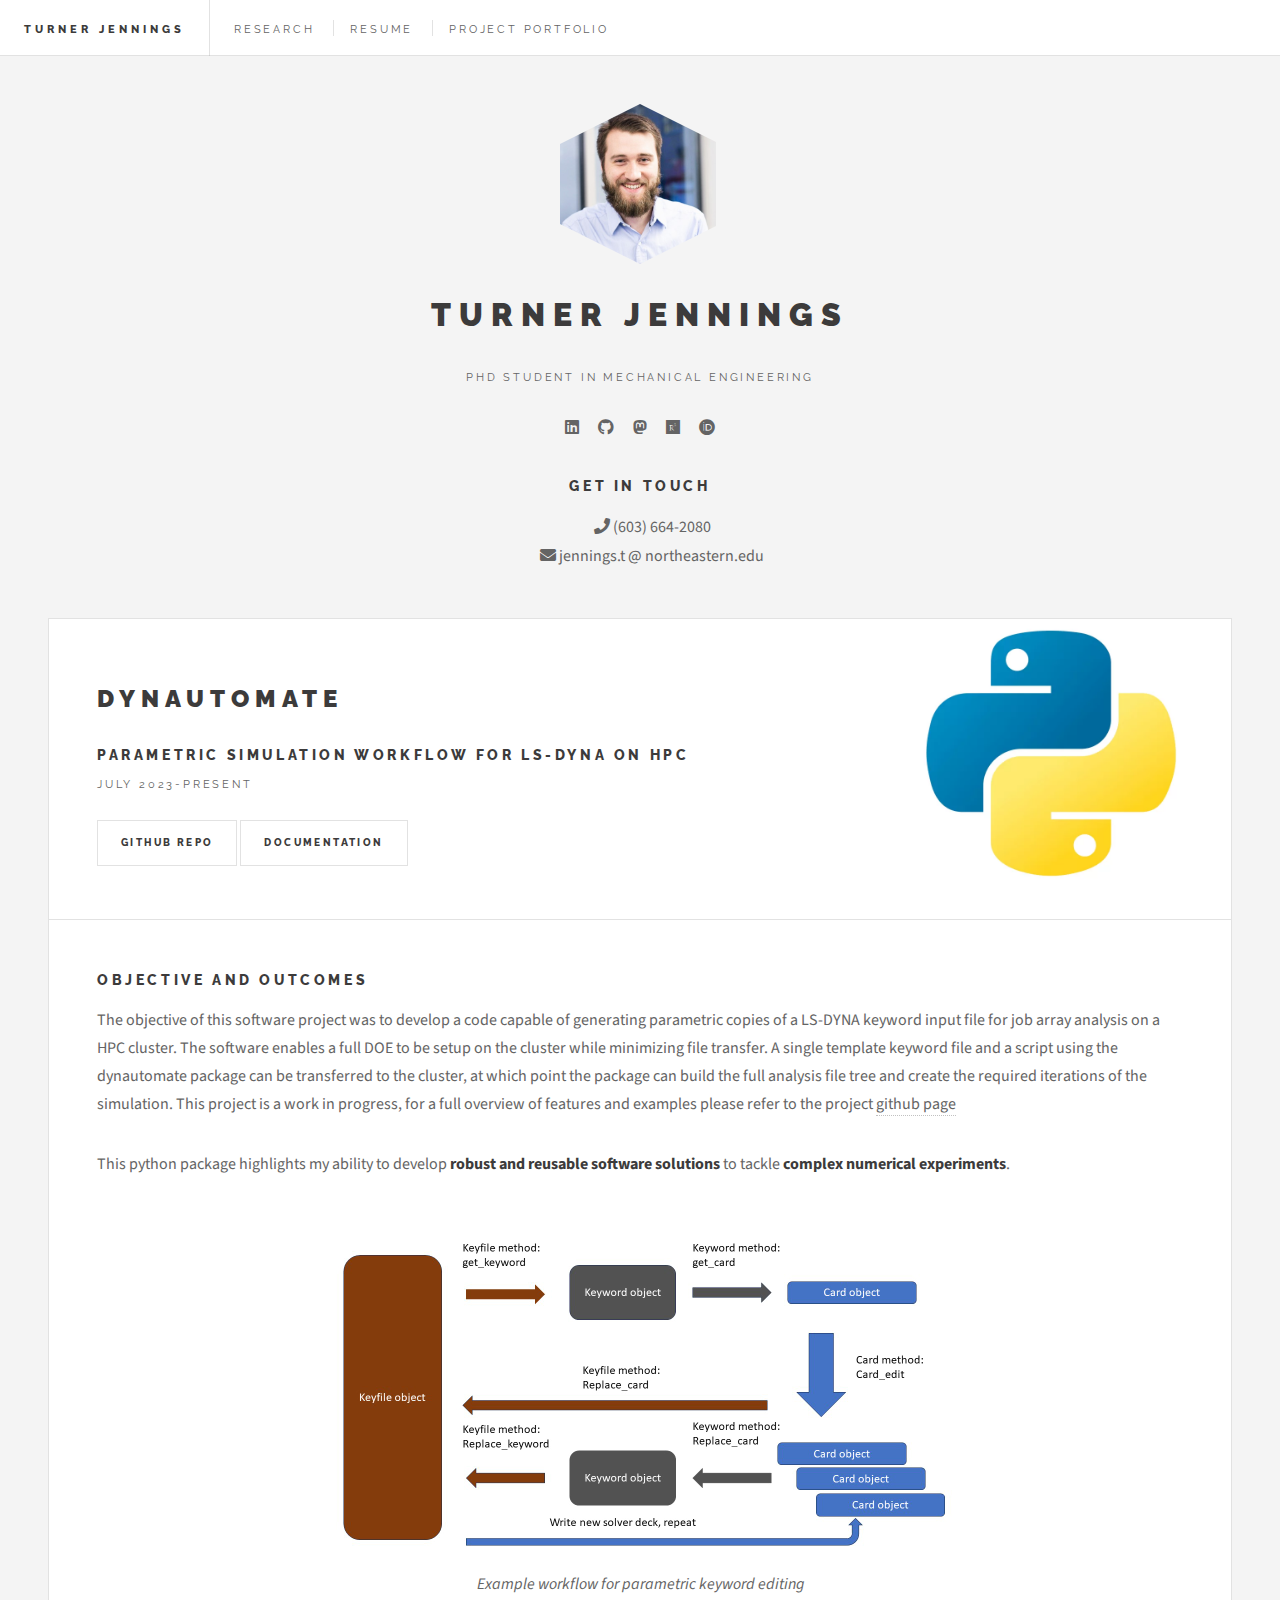
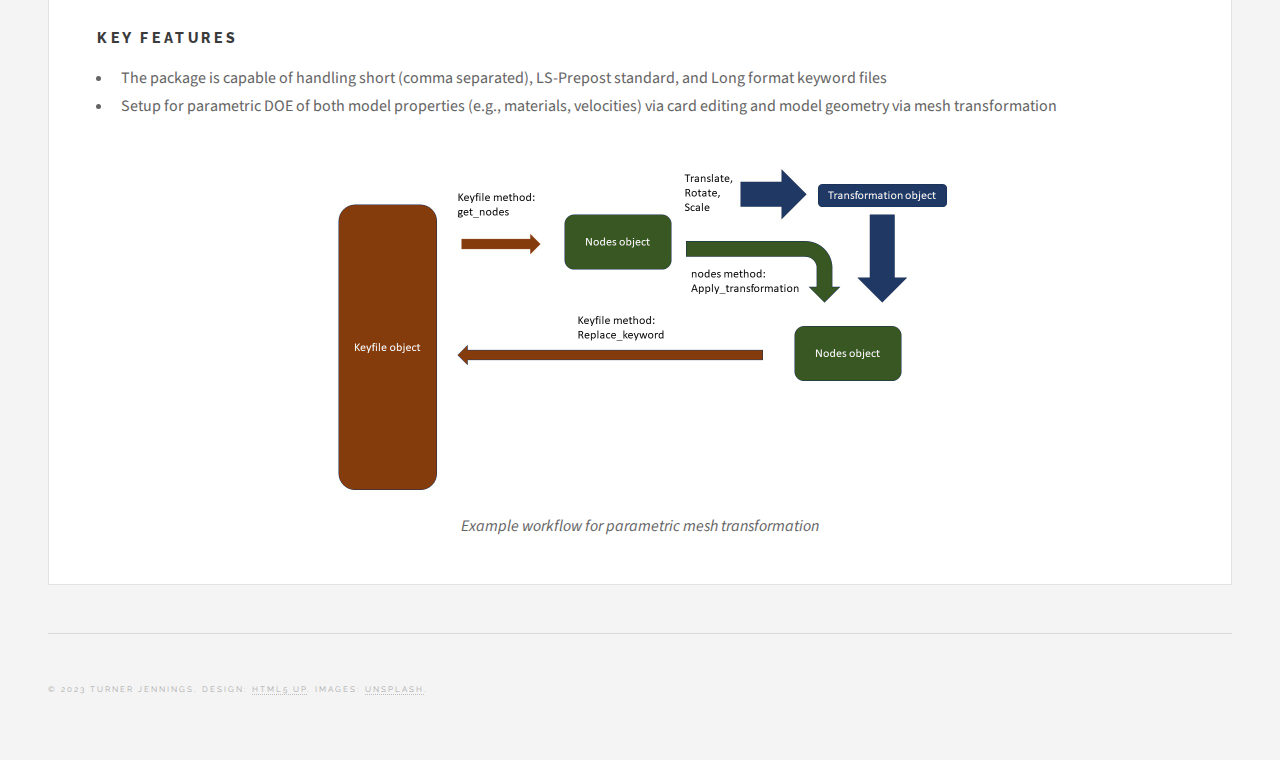
==== commit 2f4f2005: "add ROMtools to portfolio" ====
--- a/dynautomate.html
+++ b/dynautomate.html
@@ -78,6 +78,9 @@
 										<h2>Dynautomate</h2>
 										<h3>Parametric simulation workflow for LS-DYNA on HPC</h3>
 										<p>July 2023-present</p>
+										<a href="https://github.com/turnerjennings/dynautomate" class="button">Github Repo</a>
+										<a href="https://turnerjennings.github.io/dynautomate/" class="button">Documentation</a>
+
 									</div>
 									<span class="image center"><img src="images/Python-logo-notext.jpg" alt="Heated Sample Bath" width="360"/><br></span>
 								</header>
--- a/assets/css/main.css
+++ b/assets/css/main.css
@@ -3644,9 +3644,30 @@
 			float: left;
 			width: 10%;
 		  }
+		  .columnicon {
+			float: left;
+			width: 10%;
+		  }
 		  .column30 {
 			float: left;
 			width: 30%;
+		  }
+		.column70 {
+			float: left;
+			width: 70%;
+		  }
+		.column65 {
+			float: left;
+			width: 65%;
+			line-height: normal;
+		  }
+		.column100 {
+			float: left;
+			width: 100%;
+		  }
+		.column20 {
+			float: left;
+			width: 20%;
 		  }
 		  
 		  /* Clear floats after the columns */
